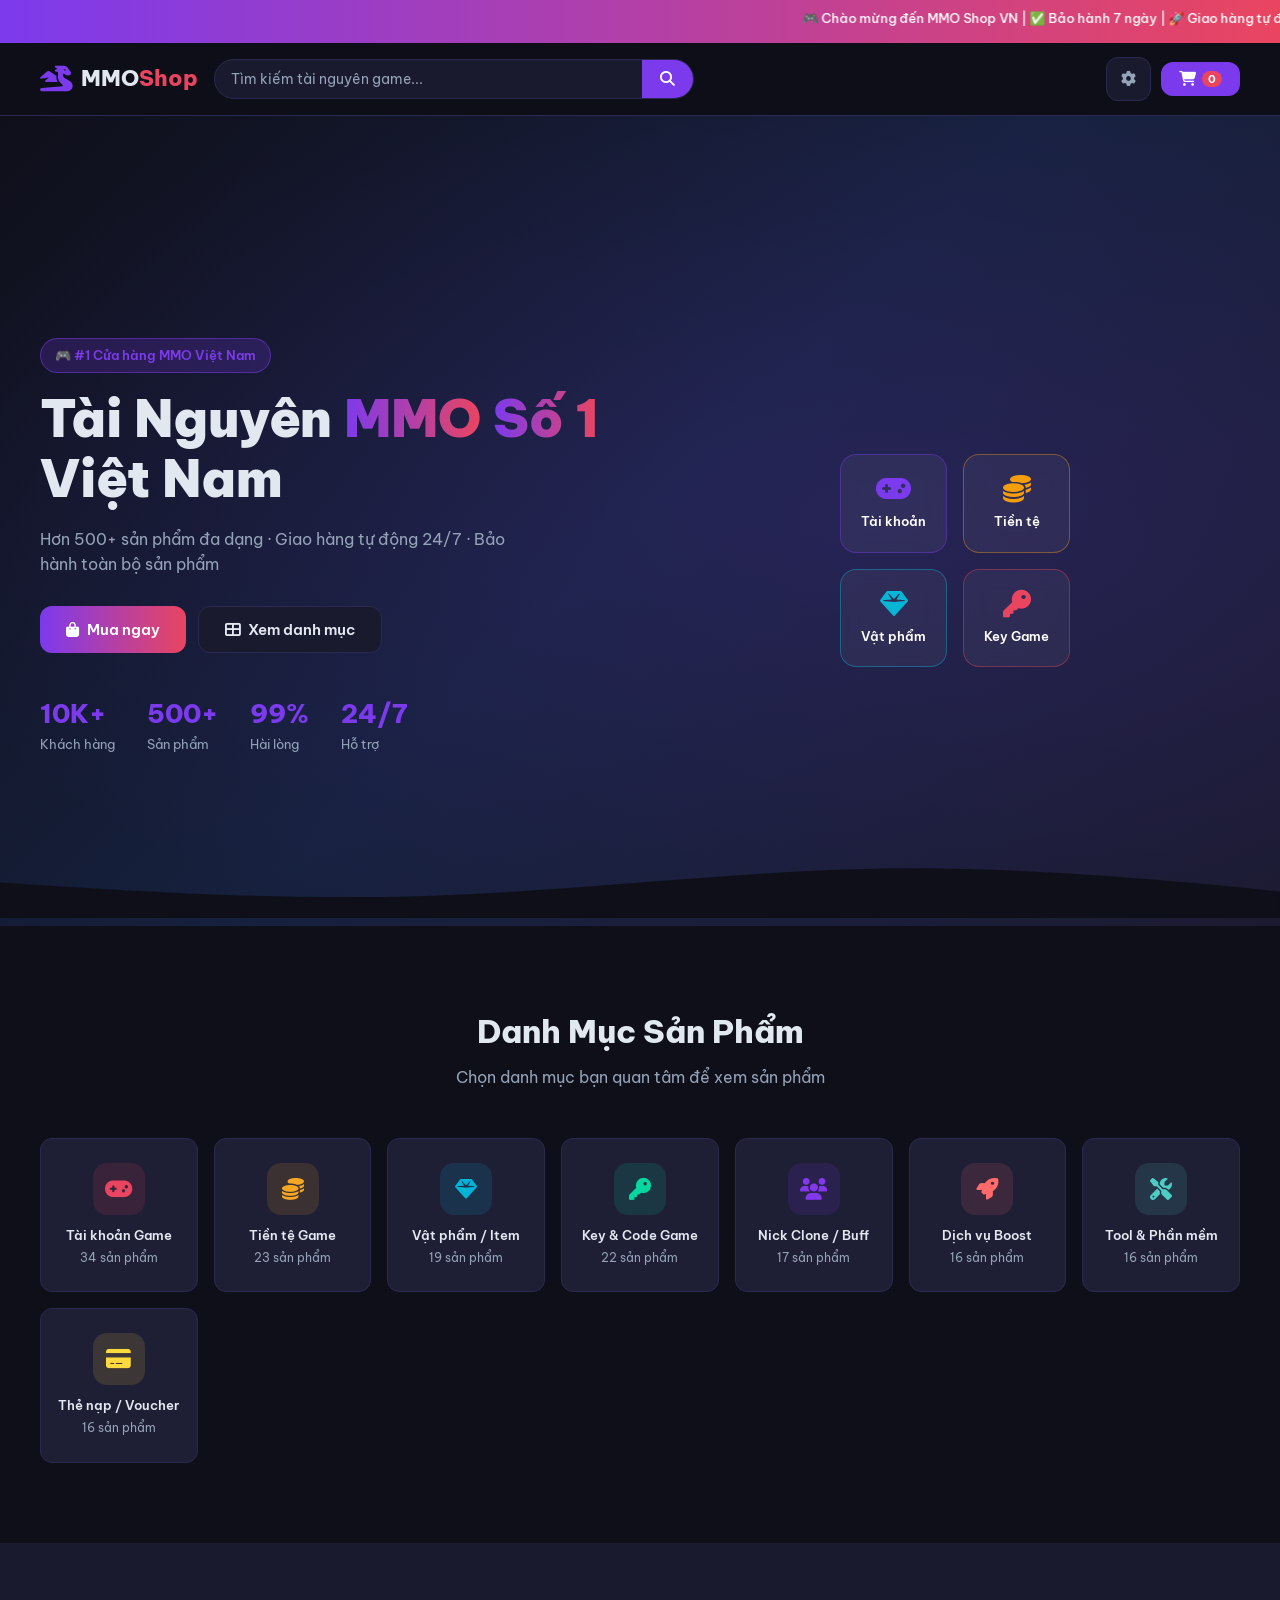
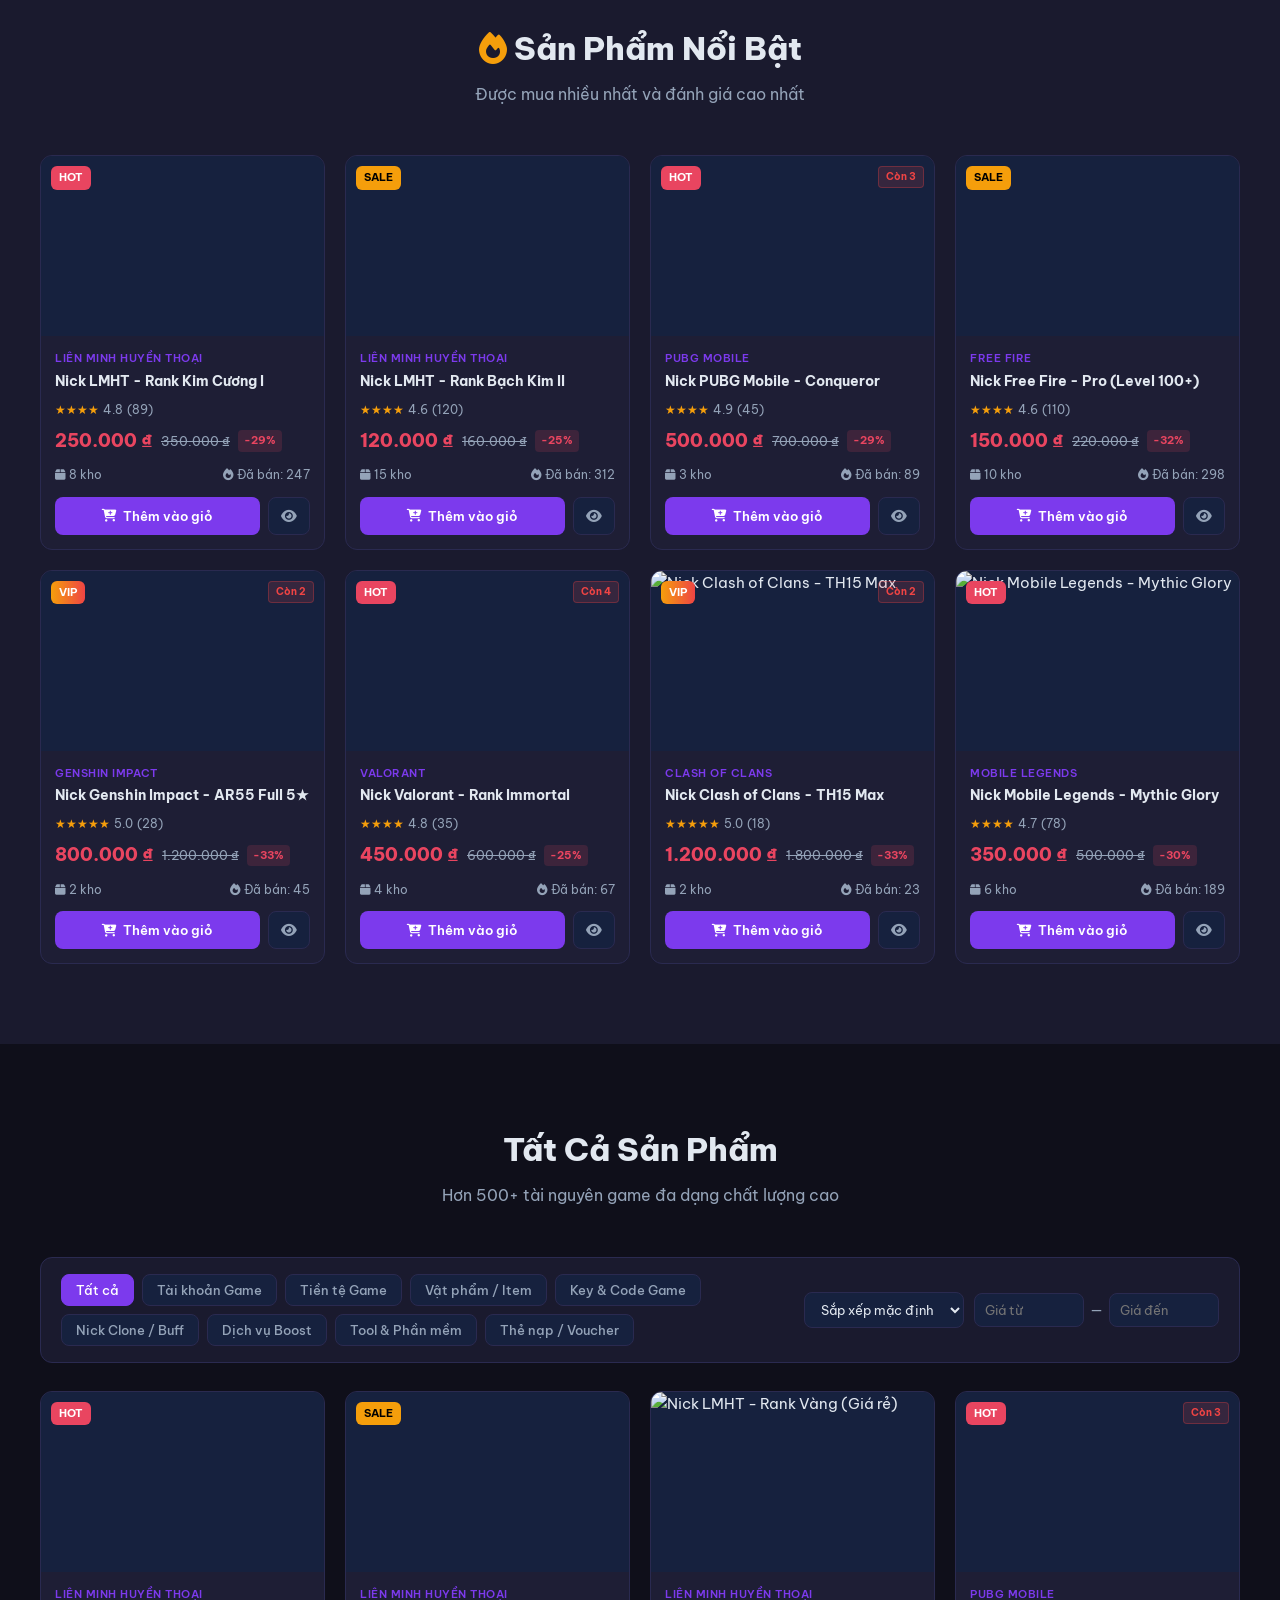
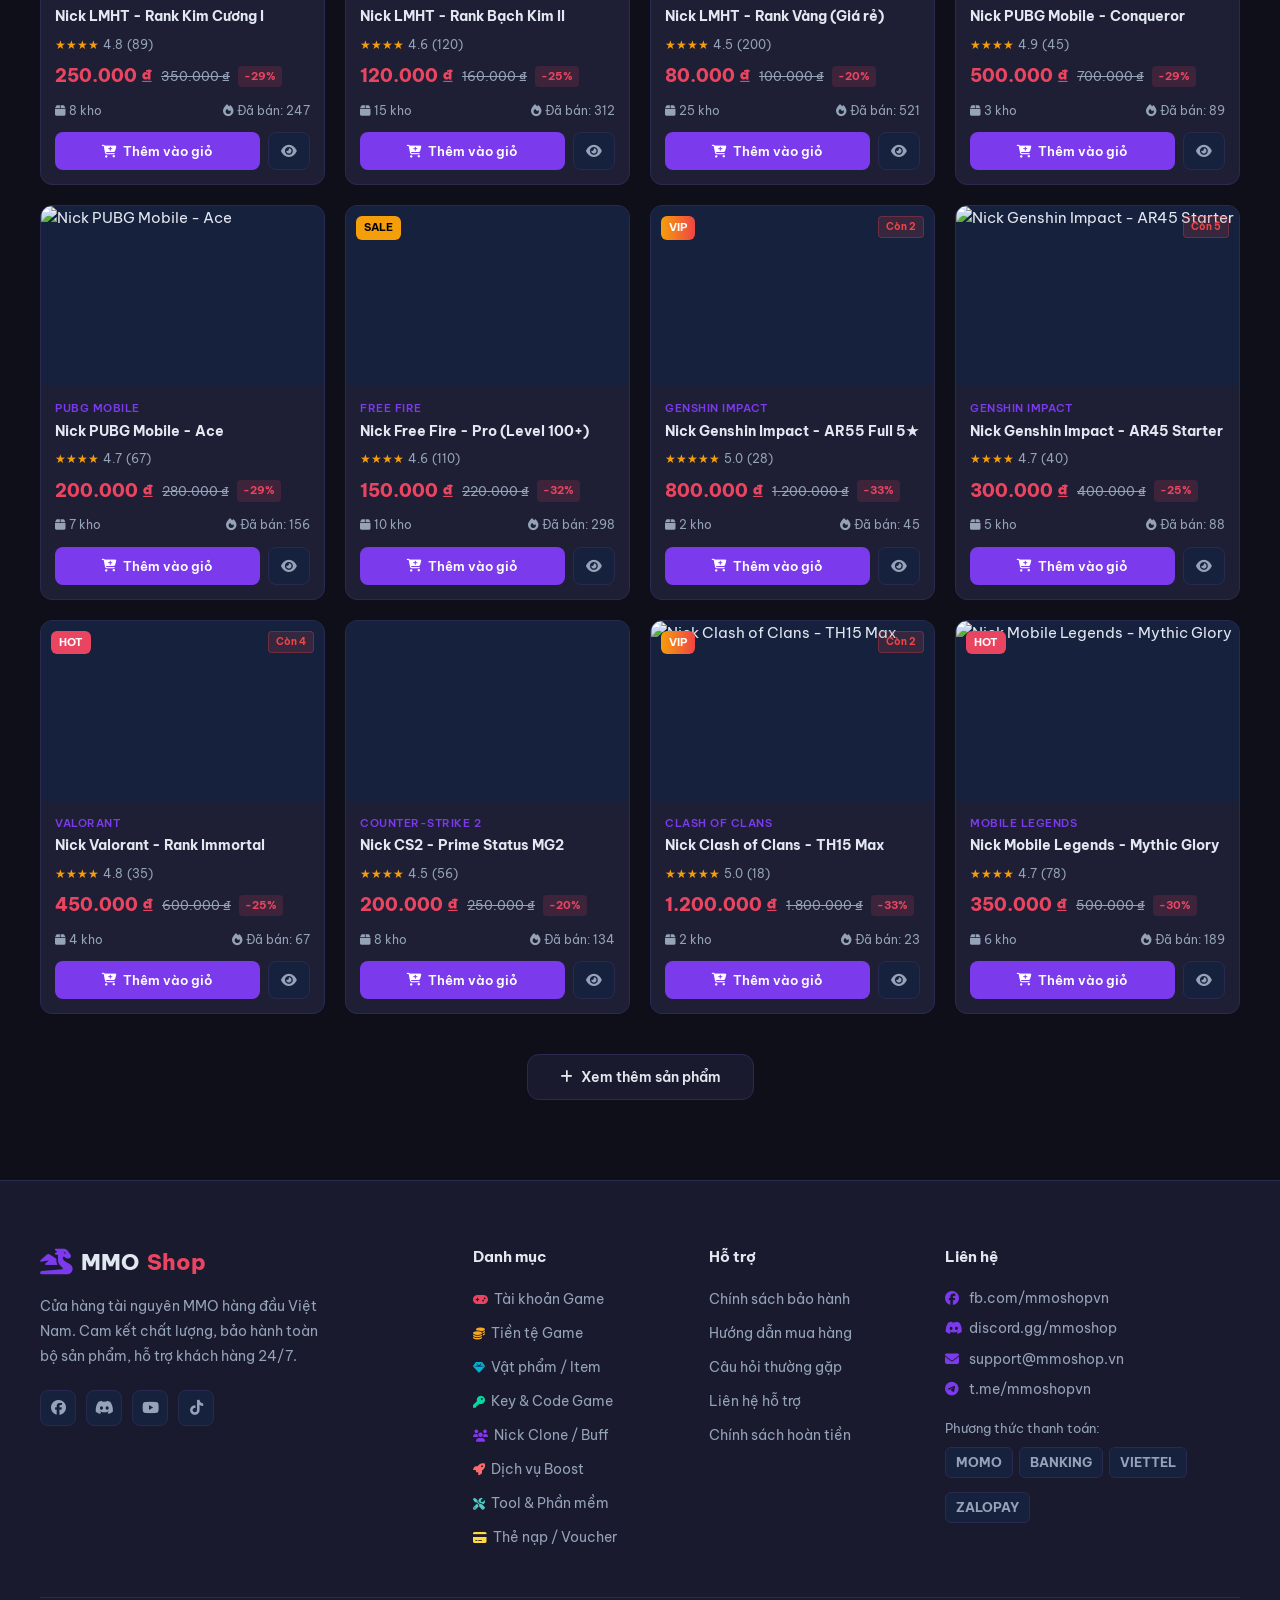
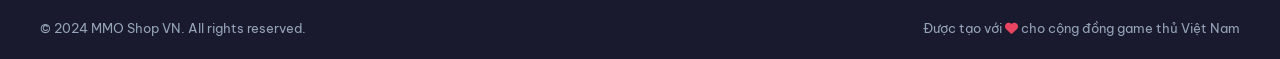
==== index.html @ eb15fee5 "Deploy MMO Shop VN" ====
<!DOCTYPE html>
<html lang="vi">
<head>
  <meta charset="UTF-8">
  <meta name="viewport" content="width=device-width, initial-scale=1.0">
  <title>MMO Shop VN - Tài Nguyên Game Chất Lượng</title>
  <link rel="stylesheet" href="https://cdnjs.cloudflare.com/ajax/libs/font-awesome/6.5.0/css/all.min.css">
  <link href="https://fonts.googleapis.com/css2?family=Be+Vietnam+Pro:wght@300;400;500;600;700;800;900&display=swap" rel="stylesheet">
  <link rel="stylesheet" href="css/style.css">
</head>
<body>
  <!-- Header -->
  <header class="header" id="header">
    <div class="announcement-bar">
      <marquee id="announcementText">🎮 Chào mừng đến MMO Shop VN | ✅ Bảo hành 7 ngày | 🚀 Giao hàng tự động 24/7 | 💎 Hơn 500 sản phẩm chất lượng | 🎁 Giảm giá lên đến 50%</marquee>
    </div>
    <div class="header-main container">
      <div class="logo">
        <i class="fas fa-dragon"></i>
        <span>MMO<span class="accent">Shop</span></span>
      </div>
      <div class="search-bar">
        <input type="text" id="searchInput" placeholder="Tìm kiếm tài nguyên game..." oninput="handleSearch()">
        <button onclick="handleSearch()"><i class="fas fa-search"></i></button>
      </div>
      <div class="header-actions">
        <a href="admin.html" class="admin-btn" title="Quản trị viên">
          <i class="fas fa-cog"></i>
        </a>
        <button class="cart-btn" onclick="toggleCart()">
          <i class="fas fa-shopping-cart"></i>
          <span class="cart-count" id="cartCount">0</span>
        </button>
      </div>
    </div>
  </header>

  <!-- Hero -->
  <section class="hero" id="home">
    <div class="hero-content container">
      <div class="hero-text">
        <div class="hero-badge">🎮 #1 Cửa hàng MMO Việt Nam</div>
        <h1 id="heroTitle">Tài Nguyên MMO<br><span class="gradient-text">Chất Lượng Cao</span></h1>
        <p id="heroSubtitle">Hơn 500+ sản phẩm đa dạng · Giao hàng tự động 24/7<br>Bảo hành toàn bộ sản phẩm · Hỗ trợ 24/7</p>
        <div class="hero-buttons">
          <button onclick="document.getElementById('products').scrollIntoView({behavior:'smooth'})" class="btn-primary">
            <i class="fas fa-shopping-bag"></i> Mua ngay
          </button>
          <button onclick="document.getElementById('categories').scrollIntoView({behavior:'smooth'})" class="btn-secondary">
            <i class="fas fa-th-large"></i> Xem danh mục
          </button>
        </div>
        <div class="hero-stats">
          <div class="stat"><span>10K+</span><p>Khách hàng</p></div>
          <div class="stat"><span>500+</span><p>Sản phẩm</p></div>
          <div class="stat"><span>99%</span><p>Hài lòng</p></div>
          <div class="stat"><span>24/7</span><p>Hỗ trợ</p></div>
        </div>
      </div>
      <div class="hero-image">
        <div class="hero-cards">
          <div class="float-card card1"><i class="fas fa-gamepad"></i><span>Tài khoản</span></div>
          <div class="float-card card2"><i class="fas fa-coins"></i><span>Tiền tệ</span></div>
          <div class="float-card card3"><i class="fas fa-gem"></i><span>Vật phẩm</span></div>
          <div class="float-card card4"><i class="fas fa-key"></i><span>Key Game</span></div>
        </div>
      </div>
    </div>
    <div class="hero-wave">
      <svg viewBox="0 0 1440 80" xmlns="http://www.w3.org/2000/svg"><path fill="#0f0f1a" d="M0,40L80,45C160,50,320,60,480,55C640,50,800,30,960,25C1120,20,1280,35,1360,42L1440,50L1440,80L0,80Z"></path></svg>
    </div>
  </section>

  <!-- Categories -->
  <section class="categories-section" id="categories">
    <div class="container">
      <div class="section-header">
        <h2>Danh Mục Sản Phẩm</h2>
        <p>Chọn danh mục bạn quan tâm để xem sản phẩm</p>
      </div>
      <div class="categories-grid" id="categoriesGrid"></div>
    </div>
  </section>

  <!-- Featured Products -->
  <section class="featured-section">
    <div class="container">
      <div class="section-header">
        <h2><i class="fas fa-fire text-orange"></i> Sản Phẩm Nổi Bật</h2>
        <p>Được mua nhiều nhất và đánh giá cao nhất</p>
      </div>
      <div class="products-grid" id="featuredGrid"></div>
    </div>
  </section>

  <!-- All Products -->
  <section class="products-section" id="products">
    <div class="container">
      <div class="section-header">
        <h2>Tất Cả Sản Phẩm</h2>
        <p>Hơn 500+ tài nguyên game đa dạng chất lượng cao</p>
      </div>
      <!-- Filters -->
      <div class="filters-bar">
        <div class="filter-tabs" id="filterTabs">
          <button class="filter-tab active" onclick="filterByCategory(0,this)">Tất cả</button>
        </div>
        <div class="filter-controls">
          <select id="sortSelect" onchange="applyFilters()">
            <option value="default">Sắp xếp mặc định</option>
            <option value="price-asc">Giá: Thấp → Cao</option>
            <option value="price-desc">Giá: Cao → Thấp</option>
            <option value="sold">Bán chạy nhất</option>
            <option value="rating">Đánh giá cao nhất</option>
          </select>
          <div class="price-filter">
            <input type="number" id="minPrice" placeholder="Giá từ" oninput="applyFilters()" min="0">
            <span>—</span>
            <input type="number" id="maxPrice" placeholder="Giá đến" oninput="applyFilters()" min="0">
          </div>
        </div>
      </div>
      <div class="products-grid" id="productsGrid"></div>
      <div class="load-more-container">
        <button class="btn-load-more" id="loadMoreBtn" onclick="loadMore()">
          <i class="fas fa-plus"></i> Xem thêm sản phẩm
        </button>
      </div>
    </div>
  </section>

  <!-- Footer -->
  <footer class="footer">
    <div class="container">
      <div class="footer-grid">
        <div class="footer-brand">
          <div class="logo"><i class="fas fa-dragon"></i> MMO<span>Shop</span></div>
          <p>Cửa hàng tài nguyên MMO hàng đầu Việt Nam. Cam kết chất lượng, bảo hành toàn bộ sản phẩm, hỗ trợ khách hàng 24/7.</p>
          <div class="social-links">
            <a href="#" title="Facebook"><i class="fab fa-facebook"></i></a>
            <a href="#" title="Discord"><i class="fab fa-discord"></i></a>
            <a href="#" title="YouTube"><i class="fab fa-youtube"></i></a>
            <a href="#" title="TikTok"><i class="fab fa-tiktok"></i></a>
          </div>
        </div>
        <div class="footer-links">
          <h4>Danh mục</h4>
          <ul id="footerCategories"></ul>
        </div>
        <div class="footer-links">
          <h4>Hỗ trợ</h4>
          <ul>
            <li><a href="#">Chính sách bảo hành</a></li>
            <li><a href="#">Hướng dẫn mua hàng</a></li>
            <li><a href="#">Câu hỏi thường gặp</a></li>
            <li><a href="#">Liên hệ hỗ trợ</a></li>
            <li><a href="#">Chính sách hoàn tiền</a></li>
          </ul>
        </div>
        <div class="footer-contact">
          <h4>Liên hệ</h4>
          <p><i class="fab fa-facebook"></i> <span id="footerFb">fb.com/mmoshopvn</span></p>
          <p><i class="fab fa-discord"></i> <span id="footerDc">discord.gg/mmoshop</span></p>
          <p><i class="fas fa-envelope"></i> <span id="footerEmail">support@mmoshop.vn</span></p>
          <p><i class="fab fa-telegram"></i> <span id="footerTg">t.me/mmoshopvn</span></p>
          <div class="payment-methods">
            <span>Phương thức thanh toán:</span>
            <div class="pay-badges">
              <span class="pay-badge">MOMO</span>
              <span class="pay-badge">BANKING</span>
              <span class="pay-badge">VIETTEL</span>
              <span class="pay-badge">ZALOPAY</span>
            </div>
          </div>
        </div>
      </div>
      <div class="footer-bottom">
        <p>© 2024 MMO Shop VN. All rights reserved.</p>
        <p>Được tạo với <i class="fas fa-heart text-red"></i> cho cộng đồng game thủ Việt Nam</p>
      </div>
    </div>
  </footer>

  <!-- Cart Sidebar -->
  <div class="cart-overlay" id="cartOverlay" onclick="toggleCart()"></div>
  <div class="cart-sidebar" id="cartSidebar">
    <div class="cart-header">
      <h3><i class="fas fa-shopping-cart"></i> Giỏ hàng</h3>
      <button onclick="toggleCart()"><i class="fas fa-times"></i></button>
    </div>
    <div class="cart-items" id="cartItems"></div>
    <div class="cart-footer" id="cartFooter" style="display:none">
      <div class="cart-total">
        <span>Tổng cộng:</span>
        <span class="total-price" id="cartTotal">0 ₫</span>
      </div>
      <button class="btn-checkout" onclick="openCheckout()">
        <i class="fas fa-credit-card"></i> Thanh toán ngay
      </button>
      <button class="btn-clear-cart" onclick="clearCart()">
        <i class="fas fa-trash"></i> Xóa giỏ hàng
      </button>
    </div>
  </div>

  <!-- Product Detail Modal -->
  <div class="modal-overlay" id="productModal" onclick="handleModalClick(event)">
    <div class="product-modal" id="productModalInner">
      <button class="modal-close" onclick="closeModal()"><i class="fas fa-times"></i></button>
      <div class="modal-grid" id="modalContent"></div>
    </div>
  </div>

  <!-- Checkout Modal -->
  <div class="modal-overlay" id="checkoutModal" onclick="handleCheckoutClick(event)">
    <div class="checkout-modal" id="checkoutInner">
      <button class="modal-close" onclick="closeCheckout()" style="position:absolute;top:14px;right:14px"><i class="fas fa-times"></i></button>
      <h2><i class="fas fa-credit-card" style="color:var(--primary);margin-right:8px"></i>Thanh toán</h2>
      <div id="checkoutContent"></div>
    </div>
  </div>

  <!-- Toast -->
  <div class="toast-container" id="toastContainer"></div>

  <script src="js/data.js"></script>
  <script src="js/app.js"></script>
</body>
</html>
---- css/style.css ----
/* ==================== RESET & BASE ==================== */
*, *::before, *::after { box-sizing: border-box; margin: 0; padding: 0; }
:root {
  --bg: #0f0f1a;
  --bg2: #1a1a2e;
  --bg3: #16213e;
  --card: #1e1e35;
  --border: #2a2a50;
  --primary: #7c3aed;
  --primary-h: #6d28d9;
  --accent: #e94560;
  --gold: #f59e0b;
  --green: #10b981;
  --cyan: #06b6d4;
  --text: #e2e8f0;
  --muted: #94a3b8;
  --radius: 12px;
  --shadow: 0 4px 24px rgba(0,0,0,0.4);
  --transition: all .25s ease;
}
html { scroll-behavior: smooth; }
body { background: var(--bg); color: var(--text); font-family: 'Be Vietnam Pro', sans-serif; font-size: 15px; line-height: 1.6; overflow-x: hidden; }
a { color: inherit; text-decoration: none; }
img { max-width: 100%; display: block; }
button { cursor: pointer; border: none; outline: none; font-family: inherit; }
input, select { font-family: inherit; outline: none; }
.container { max-width: 1240px; margin: 0 auto; padding: 0 20px; }

/* ==================== SCROLLBAR ==================== */
::-webkit-scrollbar { width: 6px; }
::-webkit-scrollbar-track { background: var(--bg); }
::-webkit-scrollbar-thumb { background: var(--primary); border-radius: 3px; }

/* ==================== ANNOUNCEMENT BAR ==================== */
.announcement-bar { background: linear-gradient(90deg,#7c3aed,#e94560,#7c3aed); background-size: 200%; animation: shimmer 4s linear infinite; padding: 8px 0; font-size: 13px; font-weight: 500; color: #fff; }
@keyframes shimmer { 0%{background-position:0%} 100%{background-position:200%} }

/* ==================== HEADER ==================== */
.header { position: sticky; top: 0; z-index: 900; background: rgba(15,15,26,.96); backdrop-filter: blur(12px); border-bottom: 1px solid var(--border); }
.header-main { display: flex; align-items: center; gap: 16px; padding: 14px 20px; }
.logo { display: flex; align-items: center; gap: 8px; font-size: 22px; font-weight: 800; white-space: nowrap; flex-shrink: 0; }
.logo i { color: var(--primary); font-size: 26px; }
.logo .accent { color: var(--accent); }
.search-bar { flex: 1; display: flex; max-width: 480px; background: var(--bg2); border: 1px solid var(--border); border-radius: 999px; overflow: hidden; transition: var(--transition); }
.search-bar:focus-within { border-color: var(--primary); box-shadow: 0 0 0 3px rgba(124,58,237,.2); }
.search-bar input { flex: 1; background: none; border: none; padding: 10px 16px; color: var(--text); font-size: 14px; }
.search-bar input::placeholder { color: var(--muted); }
.search-bar button { background: var(--primary); color: #fff; padding: 0 18px; font-size: 15px; transition: var(--transition); }
.search-bar button:hover { background: var(--primary-h); }
.header-actions { display: flex; align-items: center; gap: 10px; margin-left: auto; flex-shrink: 0; }
.admin-btn { background: var(--bg2); border: 1px solid var(--border); color: var(--muted); padding: 9px 14px; border-radius: var(--radius); font-size: 15px; transition: var(--transition); }
.admin-btn:hover { border-color: var(--primary); color: var(--primary); }
.cart-btn { position: relative; background: var(--primary); color: #fff; padding: 9px 18px; border-radius: var(--radius); font-size: 15px; display: flex; align-items: center; gap: 6px; transition: var(--transition); }
.cart-btn:hover { background: var(--primary-h); transform: translateY(-1px); }
.cart-count { background: var(--accent); color: #fff; font-size: 11px; font-weight: 700; border-radius: 999px; padding: 1px 6px; min-width: 18px; text-align: center; }

/* ==================== HERO ==================== */
.hero { min-height: 90vh; background: linear-gradient(135deg, var(--bg) 0%, var(--bg3) 50%, var(--bg2) 100%); display: flex; align-items: center; position: relative; overflow: hidden; padding: 80px 0 0; }
.hero::before { content: ''; position: absolute; inset: 0; background: radial-gradient(ellipse 80% 60% at 70% 50%, rgba(124,58,237,.15), transparent); }
.hero-content { display: grid; grid-template-columns: 1fr 1fr; gap: 60px; align-items: center; position: relative; z-index: 1; width: 100%; }
.hero-badge { display: inline-block; background: rgba(124,58,237,.2); border: 1px solid rgba(124,58,237,.5); color: var(--primary); padding: 6px 14px; border-radius: 999px; font-size: 13px; font-weight: 600; margin-bottom: 16px; }
.hero-text h1 { font-size: clamp(32px,5vw,52px); font-weight: 900; line-height: 1.15; margin-bottom: 18px; }
.gradient-text { background: linear-gradient(90deg,#7c3aed,#e94560); -webkit-background-clip: text; -webkit-text-fill-color: transparent; background-clip: text; }
.hero-text p { color: var(--muted); font-size: 16px; margin-bottom: 28px; max-width: 480px; }
.hero-buttons { display: flex; gap: 12px; flex-wrap: wrap; margin-bottom: 40px; }
.btn-primary { background: linear-gradient(90deg,#7c3aed,#e94560); color: #fff; padding: 13px 26px; border-radius: var(--radius); font-size: 15px; font-weight: 600; display: flex; align-items: center; gap: 8px; transition: var(--transition); }
.btn-primary:hover { transform: translateY(-2px); box-shadow: 0 8px 24px rgba(124,58,237,.4); }
.btn-secondary { background: var(--bg2); border: 1px solid var(--border); color: var(--text); padding: 13px 26px; border-radius: var(--radius); font-size: 15px; font-weight: 600; display: flex; align-items: center; gap: 8px; transition: var(--transition); }
.btn-secondary:hover { border-color: var(--primary); color: var(--primary); }
.hero-stats { display: flex; gap: 32px; }
.hero-stats .stat span { display: block; font-size: 26px; font-weight: 800; color: var(--primary); }
.hero-stats .stat p { font-size: 13px; color: var(--muted); }
.hero-image { display: flex; justify-content: center; align-items: center; }
.hero-cards { display: grid; grid-template-columns: 1fr 1fr; gap: 16px; }
.float-card { background: rgba(255,255,255,.05); border: 1px solid rgba(255,255,255,.1); backdrop-filter: blur(10px); border-radius: 16px; padding: 20px; display: flex; flex-direction: column; align-items: center; gap: 8px; font-size: 13px; font-weight: 600; color: #fff; transition: var(--transition); }
.float-card i { font-size: 28px; }
.float-card:hover { transform: translateY(-6px); }
.card1 { border-color: rgba(124,58,237,.4); } .card1 i { color: #7c3aed; }
.card2 { border-color: rgba(245,158,11,.4); animation: float 3s ease-in-out infinite; } .card2 i { color: #f59e0b; }
.card3 { border-color: rgba(6,182,212,.4); animation: float 3s ease-in-out .5s infinite; } .card3 i { color: #06b6d4; }
.card4 { border-color: rgba(233,69,96,.4); animation: float 3s ease-in-out 1s infinite; } .card4 i { color: #e94560; }
@keyframes float { 0%,100%{transform:translateY(0)} 50%{transform:translateY(-10px)} }
.hero-wave { position: absolute; bottom: 0; left: 0; right: 0; }
.hero-wave svg { width: 100%; height: auto; }

/* ==================== SECTIONS ==================== */
.categories-section, .featured-section, .products-section { padding: 80px 0; }
.featured-section { background: var(--bg2); }
.section-header { text-align: center; margin-bottom: 48px; }
.section-header h2 { font-size: 32px; font-weight: 800; margin-bottom: 8px; }
.section-header p { color: var(--muted); font-size: 16px; }
.text-orange { color: var(--gold); }

/* ==================== CATEGORIES GRID ==================== */
.categories-grid { display: grid; grid-template-columns: repeat(auto-fill,minmax(140px,1fr)); gap: 16px; }
.category-card { background: var(--card); border: 1px solid var(--border); border-radius: var(--radius); padding: 24px 16px; text-align: center; cursor: pointer; transition: var(--transition); }
.category-card:hover, .category-card.active { transform: translateY(-4px); border-color: var(--c); box-shadow: 0 8px 24px rgba(0,0,0,.3); }
.category-card .cat-icon { width: 52px; height: 52px; border-radius: 14px; display: flex; align-items: center; justify-content: center; margin: 0 auto 12px; font-size: 22px; }
.category-card .cat-name { font-size: 13px; font-weight: 600; line-height: 1.3; }
.category-card .cat-count { font-size: 12px; color: var(--muted); margin-top: 4px; }

/* ==================== PRODUCTS GRID ==================== */
.products-grid { display: grid; grid-template-columns: repeat(auto-fill,minmax(240px,1fr)); gap: 20px; }
.product-card { background: var(--card); border: 1px solid var(--border); border-radius: var(--radius); overflow: hidden; transition: var(--transition); cursor: pointer; position: relative; }
.product-card:hover { transform: translateY(-4px); border-color: var(--primary); box-shadow: 0 12px 32px rgba(0,0,0,.4); }
.product-card .product-img { position: relative; height: 180px; overflow: hidden; background: var(--bg3); }
.product-card .product-img img { width: 100%; height: 100%; object-fit: cover; transition: transform .4s ease; }
.product-card:hover .product-img img { transform: scale(1.05); }
.product-badge { position: absolute; top: 10px; left: 10px; padding: 3px 8px; border-radius: 6px; font-size: 11px; font-weight: 700; text-transform: uppercase; }
.badge-hot { background: var(--accent); color: #fff; }
.badge-sale { background: var(--gold); color: #000; }
.badge-vip { background: linear-gradient(90deg,#f59e0b,#ef4444); color: #fff; }
.badge-rare { background: var(--cyan); color: #000; }
.badge-new { background: var(--green); color: #fff; }
.product-body { padding: 14px; }
.product-game { font-size: 11px; color: var(--primary); font-weight: 600; text-transform: uppercase; letter-spacing: .5px; margin-bottom: 4px; }
.product-name { font-size: 14px; font-weight: 700; margin-bottom: 8px; line-height: 1.4; display: -webkit-box; -webkit-line-clamp: 2; -webkit-box-orient: vertical; overflow: hidden; }
.product-rating { display: flex; align-items: center; gap: 4px; margin-bottom: 8px; font-size: 12px; color: var(--muted); }
.product-rating .stars { color: var(--gold); }
.product-price { display: flex; align-items: center; gap: 8px; flex-wrap: wrap; margin-bottom: 10px; }
.price-current { font-size: 18px; font-weight: 800; color: var(--accent); }
.price-original { font-size: 13px; color: var(--muted); text-decoration: line-through; }
.price-discount { background: rgba(233,69,96,.15); color: var(--accent); font-size: 11px; font-weight: 700; padding: 2px 6px; border-radius: 4px; }
.product-meta { display: flex; align-items: center; justify-content: space-between; font-size: 12px; color: var(--muted); margin-bottom: 12px; }
.product-actions { display: flex; gap: 8px; }
.btn-cart { flex: 1; background: var(--primary); color: #fff; padding: 9px; border-radius: 8px; font-size: 13px; font-weight: 600; display: flex; align-items: center; justify-content: center; gap: 6px; transition: var(--transition); }
.btn-cart:hover { background: var(--primary-h); }
.btn-view { background: var(--bg3); border: 1px solid var(--border); color: var(--muted); padding: 9px 12px; border-radius: 8px; font-size: 14px; transition: var(--transition); }
.btn-view:hover { border-color: var(--primary); color: var(--primary); }
.stock-low { position: absolute; top: 10px; right: 10px; background: rgba(239,68,68,.15); border: 1px solid rgba(239,68,68,.3); color: #ef4444; font-size: 10px; font-weight: 700; padding: 2px 7px; border-radius: 4px; }

/* ==================== FILTERS BAR ==================== */
.filters-bar { background: var(--bg2); border: 1px solid var(--border); border-radius: var(--radius); padding: 16px 20px; margin-bottom: 28px; display: flex; flex-wrap: wrap; gap: 16px; align-items: center; }
.filter-tabs { display: flex; flex-wrap: wrap; gap: 8px; flex: 1; }
.filter-tab { background: var(--bg3); border: 1px solid var(--border); color: var(--muted); padding: 7px 14px; border-radius: 8px; font-size: 13px; font-weight: 500; transition: var(--transition); }
.filter-tab:hover { border-color: var(--primary); color: var(--text); }
.filter-tab.active { background: var(--primary); border-color: var(--primary); color: #fff; }
.filter-controls { display: flex; align-items: center; gap: 10px; flex-wrap: wrap; }
.filter-controls select { background: var(--bg3); border: 1px solid var(--border); color: var(--text); padding: 8px 12px; border-radius: 8px; font-size: 13px; cursor: pointer; }
.price-filter { display: flex; align-items: center; gap: 6px; }
.price-filter input { background: var(--bg3); border: 1px solid var(--border); color: var(--text); padding: 8px 10px; border-radius: 8px; font-size: 13px; width: 110px; }
.price-filter span { color: var(--muted); }

/* ==================== LOAD MORE ==================== */
.load-more-container { text-align: center; margin-top: 40px; }
.btn-load-more { background: var(--bg2); border: 1px solid var(--border); color: var(--text); padding: 13px 32px; border-radius: var(--radius); font-size: 14px; font-weight: 600; display: inline-flex; align-items: center; gap: 8px; transition: var(--transition); }
.btn-load-more:hover { border-color: var(--primary); color: var(--primary); }
.btn-load-more.hidden { display: none; }

/* ==================== CART SIDEBAR ==================== */
.cart-overlay { position: fixed; inset: 0; background: rgba(0,0,0,.6); z-index: 990; opacity: 0; pointer-events: none; transition: opacity .3s; }
.cart-overlay.open { opacity: 1; pointer-events: auto; }
.cart-sidebar { position: fixed; right: 0; top: 0; bottom: 0; width: 380px; max-width: 100vw; background: var(--bg2); border-left: 1px solid var(--border); z-index: 991; transform: translateX(100%); transition: transform .35s cubic-bezier(.4,0,.2,1); display: flex; flex-direction: column; }
.cart-sidebar.open { transform: translateX(0); }
.cart-header { display: flex; align-items: center; justify-content: space-between; padding: 20px; border-bottom: 1px solid var(--border); }
.cart-header h3 { font-size: 18px; font-weight: 700; }
.cart-header button { background: none; color: var(--muted); font-size: 20px; transition: var(--transition); }
.cart-header button:hover { color: var(--accent); }
.cart-items { flex: 1; overflow-y: auto; padding: 16px; display: flex; flex-direction: column; gap: 12px; }
.cart-empty { text-align: center; padding: 60px 20px; color: var(--muted); }
.cart-empty i { font-size: 48px; display: block; margin-bottom: 12px; }
.cart-item { display: flex; gap: 12px; background: var(--card); border: 1px solid var(--border); border-radius: 10px; padding: 12px; }
.cart-item img { width: 70px; height: 55px; object-fit: cover; border-radius: 8px; flex-shrink: 0; }
.cart-item-info { flex: 1; min-width: 0; }
.cart-item-name { font-size: 13px; font-weight: 600; margin-bottom: 4px; white-space: nowrap; overflow: hidden; text-overflow: ellipsis; }
.cart-item-price { font-size: 14px; font-weight: 700; color: var(--accent); }
.cart-item-qty { display: flex; align-items: center; gap: 8px; margin-top: 6px; }
.qty-btn { background: var(--bg3); border: 1px solid var(--border); color: var(--text); width: 26px; height: 26px; border-radius: 6px; font-size: 14px; display: flex; align-items: center; justify-content: center; transition: var(--transition); }
.qty-btn:hover { border-color: var(--primary); color: var(--primary); }
.qty-val { font-size: 14px; font-weight: 600; min-width: 20px; text-align: center; }
.btn-remove-item { background: none; color: var(--muted); font-size: 14px; margin-left: auto; align-self: flex-start; transition: var(--transition); }
.btn-remove-item:hover { color: var(--accent); }
.cart-footer { padding: 16px 20px; border-top: 1px solid var(--border); }
.cart-total { display: flex; justify-content: space-between; align-items: center; margin-bottom: 14px; font-size: 16px; font-weight: 600; }
.total-price { font-size: 22px; font-weight: 800; color: var(--accent); }
.btn-checkout { width: 100%; background: linear-gradient(90deg,#7c3aed,#e94560); color: #fff; padding: 13px; border-radius: var(--radius); font-size: 15px; font-weight: 700; display: flex; align-items: center; justify-content: center; gap: 8px; margin-bottom: 8px; transition: var(--transition); }
.btn-checkout:hover { transform: translateY(-1px); box-shadow: 0 8px 24px rgba(124,58,237,.4); }
.btn-clear-cart { width: 100%; background: transparent; border: 1px solid var(--border); color: var(--muted); padding: 10px; border-radius: var(--radius); font-size: 13px; font-weight: 600; display: flex; align-items: center; justify-content: center; gap: 6px; transition: var(--transition); }
.btn-clear-cart:hover { border-color: var(--accent); color: var(--accent); }

/* ==================== PRODUCT MODAL ==================== */
.modal-overlay { position: fixed; inset: 0; background: rgba(0,0,0,.75); z-index: 995; display: flex; align-items: center; justify-content: center; padding: 20px; opacity: 0; pointer-events: none; transition: opacity .3s; }
.modal-overlay.open { opacity: 1; pointer-events: auto; }
.product-modal { background: var(--bg2); border: 1px solid var(--border); border-radius: 18px; width: 100%; max-width: 760px; max-height: 90vh; overflow-y: auto; position: relative; animation: slideUp .3s ease; }
@keyframes slideUp { from{transform:translateY(30px);opacity:0} to{transform:translateY(0);opacity:1} }
.modal-close { position: absolute; top: 14px; right: 14px; background: var(--bg3); border: 1px solid var(--border); color: var(--muted); width: 36px; height: 36px; border-radius: 8px; font-size: 16px; display: flex; align-items: center; justify-content: center; z-index: 1; transition: var(--transition); }
.modal-close:hover { background: var(--accent); color: #fff; border-color: var(--accent); }
.modal-grid { display: grid; grid-template-columns: 1fr 1fr; gap: 0; }
.modal-img { height: 340px; overflow: hidden; border-radius: 18px 0 0 18px; }
.modal-img img { width: 100%; height: 100%; object-fit: cover; }
.modal-info { padding: 28px 24px; display: flex; flex-direction: column; }
.modal-game { font-size: 12px; color: var(--primary); font-weight: 600; text-transform: uppercase; letter-spacing: 1px; margin-bottom: 8px; }
.modal-name { font-size: 20px; font-weight: 800; margin-bottom: 10px; line-height: 1.3; }
.modal-rating { display: flex; align-items: center; gap: 6px; margin-bottom: 16px; font-size: 13px; color: var(--muted); }
.modal-rating .stars { color: var(--gold); font-size: 15px; }
.modal-price { display: flex; align-items: center; gap: 10px; margin-bottom: 16px; }
.modal-price .price-current { font-size: 26px; font-weight: 800; color: var(--accent); }
.modal-desc { font-size: 14px; color: var(--muted); margin-bottom: 16px; flex: 1; }
.modal-details { background: var(--bg3); border-radius: 10px; padding: 14px 16px; margin-bottom: 18px; font-size: 13px; color: var(--text); white-space: pre-line; line-height: 2; }
.modal-qty-row { display: flex; align-items: center; gap: 16px; margin-bottom: 16px; }
.modal-qty-row label { font-size: 14px; font-weight: 600; }
.qty-control { display: flex; align-items: center; gap: 10px; background: var(--bg3); border: 1px solid var(--border); border-radius: 10px; padding: 4px 8px; }
.qty-control button { background: none; color: var(--text); font-size: 18px; width: 28px; height: 28px; display: flex; align-items: center; justify-content: center; border-radius: 6px; transition: var(--transition); }
.qty-control button:hover { background: var(--primary); color: #fff; }
.qty-control span { font-size: 16px; font-weight: 700; min-width: 32px; text-align: center; }
.modal-btns { display: flex; gap: 10px; }
.btn-add-modal { flex: 1; background: var(--primary); color: #fff; padding: 12px; border-radius: 10px; font-size: 14px; font-weight: 700; display: flex; align-items: center; justify-content: center; gap: 6px; transition: var(--transition); }
.btn-add-modal:hover { background: var(--primary-h); }
.btn-buy-modal { flex: 1; background: linear-gradient(90deg,#f59e0b,#ef4444); color: #fff; padding: 12px; border-radius: 10px; font-size: 14px; font-weight: 700; display: flex; align-items: center; justify-content: center; gap: 6px; transition: var(--transition); }
.btn-buy-modal:hover { transform: translateY(-1px); }
.modal-stock { font-size: 13px; color: var(--green); margin-bottom: 12px; }

/* ==================== FOOTER ==================== */
.footer { background: var(--bg2); border-top: 1px solid var(--border); padding: 64px 0 0; }
.footer-grid { display: grid; grid-template-columns: 2fr 1fr 1fr 1.5fr; gap: 40px; margin-bottom: 48px; }
.footer-brand .logo { font-size: 22px; font-weight: 800; margin-bottom: 14px; }
.footer-brand .logo span { color: var(--accent); }
.footer-brand p { color: var(--muted); font-size: 14px; max-width: 280px; line-height: 1.8; margin-bottom: 20px; }
.social-links { display: flex; gap: 10px; }
.social-links a { width: 36px; height: 36px; background: var(--bg3); border: 1px solid var(--border); border-radius: 8px; display: flex; align-items: center; justify-content: center; font-size: 15px; color: var(--muted); transition: var(--transition); }
.social-links a:hover { border-color: var(--primary); color: var(--primary); background: rgba(124,58,237,.15); }
.footer-links h4 { font-size: 15px; font-weight: 700; margin-bottom: 18px; }
.footer-links ul { list-style: none; display: flex; flex-direction: column; gap: 10px; }
.footer-links li a { font-size: 14px; color: var(--muted); transition: var(--transition); }
.footer-links li a:hover { color: var(--primary); padding-left: 4px; }
.footer-contact h4 { font-size: 15px; font-weight: 700; margin-bottom: 18px; }
.footer-contact p { font-size: 14px; color: var(--muted); margin-bottom: 8px; display: flex; align-items: center; gap: 8px; }
.footer-contact p i { color: var(--primary); width: 16px; }
.payment-methods { margin-top: 18px; }
.payment-methods span { font-size: 13px; color: var(--muted); display: block; margin-bottom: 8px; }
.pay-badges { display: flex; flex-wrap: wrap; gap: 6px; margin-top: 6px; }
.pay-badge { background: var(--bg3); border: 1px solid var(--border); padding: 4px 10px; border-radius: 6px; font-size: 11px; font-weight: 700; color: var(--muted); }
.footer-bottom { border-top: 1px solid var(--border); padding: 20px 0; display: flex; justify-content: space-between; align-items: center; flex-wrap: wrap; gap: 8px; font-size: 13px; color: var(--muted); }
.text-red { color: var(--accent); }

/* ==================== TOAST ==================== */
.toast-container { position: fixed; top: 80px; right: 20px; z-index: 9999; display: flex; flex-direction: column; gap: 10px; }
.toast { background: var(--card); border: 1px solid var(--border); border-radius: 12px; padding: 14px 18px; min-width: 260px; max-width: 340px; display: flex; align-items: center; gap: 10px; font-size: 14px; font-weight: 500; animation: slideIn .3s ease; box-shadow: var(--shadow); }
@keyframes slideIn { from{transform:translateX(100%);opacity:0} to{transform:translateX(0);opacity:1} }
.toast.out { animation: slideOut .3s ease forwards; }
@keyframes slideOut { to{transform:translateX(120%);opacity:0} }
.toast-success { border-left: 3px solid var(--green); }
.toast-error { border-left: 3px solid var(--accent); }
.toast-info { border-left: 3px solid var(--primary); }
.toast-icon { font-size: 18px; }
.toast-success .toast-icon { color: var(--green); }
.toast-error .toast-icon { color: var(--accent); }
.toast-info .toast-icon { color: var(--primary); }

/* ==================== CHECKOUT MODAL ==================== */
.checkout-modal { background: var(--bg2); border: 1px solid var(--border); border-radius: 18px; width: 100%; max-width: 520px; padding: 32px; position: relative; animation: slideUp .3s ease; }
.checkout-modal h2 { font-size: 22px; font-weight: 800; margin-bottom: 24px; }
.checkout-modal .form-group { margin-bottom: 16px; }
.checkout-modal label { font-size: 13px; font-weight: 600; display: block; margin-bottom: 6px; }
.checkout-modal input, .checkout-modal select { width: 100%; background: var(--bg3); border: 1px solid var(--border); color: var(--text); padding: 11px 14px; border-radius: 10px; font-size: 14px; transition: var(--transition); }
.checkout-modal input:focus, .checkout-modal select:focus { border-color: var(--primary); }
.checkout-summary { background: var(--bg3); border-radius: 10px; padding: 16px; margin-bottom: 20px; }
.checkout-summary .row { display: flex; justify-content: space-between; font-size: 14px; margin-bottom: 8px; }
.checkout-summary .row:last-child { margin-bottom: 0; font-weight: 700; font-size: 16px; border-top: 1px solid var(--border); padding-top: 10px; margin-top: 4px; }
.checkout-summary .row span:last-child { color: var(--accent); }
.btn-confirm { width: 100%; background: linear-gradient(90deg,#7c3aed,#e94560); color: #fff; padding: 14px; border-radius: 12px; font-size: 16px; font-weight: 700; display: flex; align-items: center; justify-content: center; gap: 8px; transition: var(--transition); margin-bottom: 8px; }
.btn-confirm:hover { transform: translateY(-1px); box-shadow: 0 8px 24px rgba(124,58,237,.4); }

/* ==================== RESPONSIVE ==================== */
@media (max-width: 1024px) { .footer-grid { grid-template-columns: 1fr 1fr; } }
@media (max-width: 768px) {
  .hero-content { grid-template-columns: 1fr; text-align: center; gap: 32px; }
  .hero-image { display: none; }
  .hero-stats { justify-content: center; }
  .hero-buttons { justify-content: center; }
  .header-main { padding: 12px 16px; }
  .search-bar { max-width: none; }
  .modal-grid { grid-template-columns: 1fr; }
  .modal-img { border-radius: 18px 18px 0 0; height: 220px; }
  .footer-grid { grid-template-columns: 1fr; gap: 28px; }
  .footer-bottom { flex-direction: column; text-align: center; }
  .categories-grid { grid-template-columns: repeat(4,1fr); }
  .products-grid { grid-template-columns: repeat(2,1fr); }
}
@media (max-width: 480px) {
  .products-grid { grid-template-columns: 1fr; }
  .categories-grid { grid-template-columns: repeat(2,1fr); }
  .cart-sidebar { width: 100%; }
  .hero-stats { gap: 20px; }
}
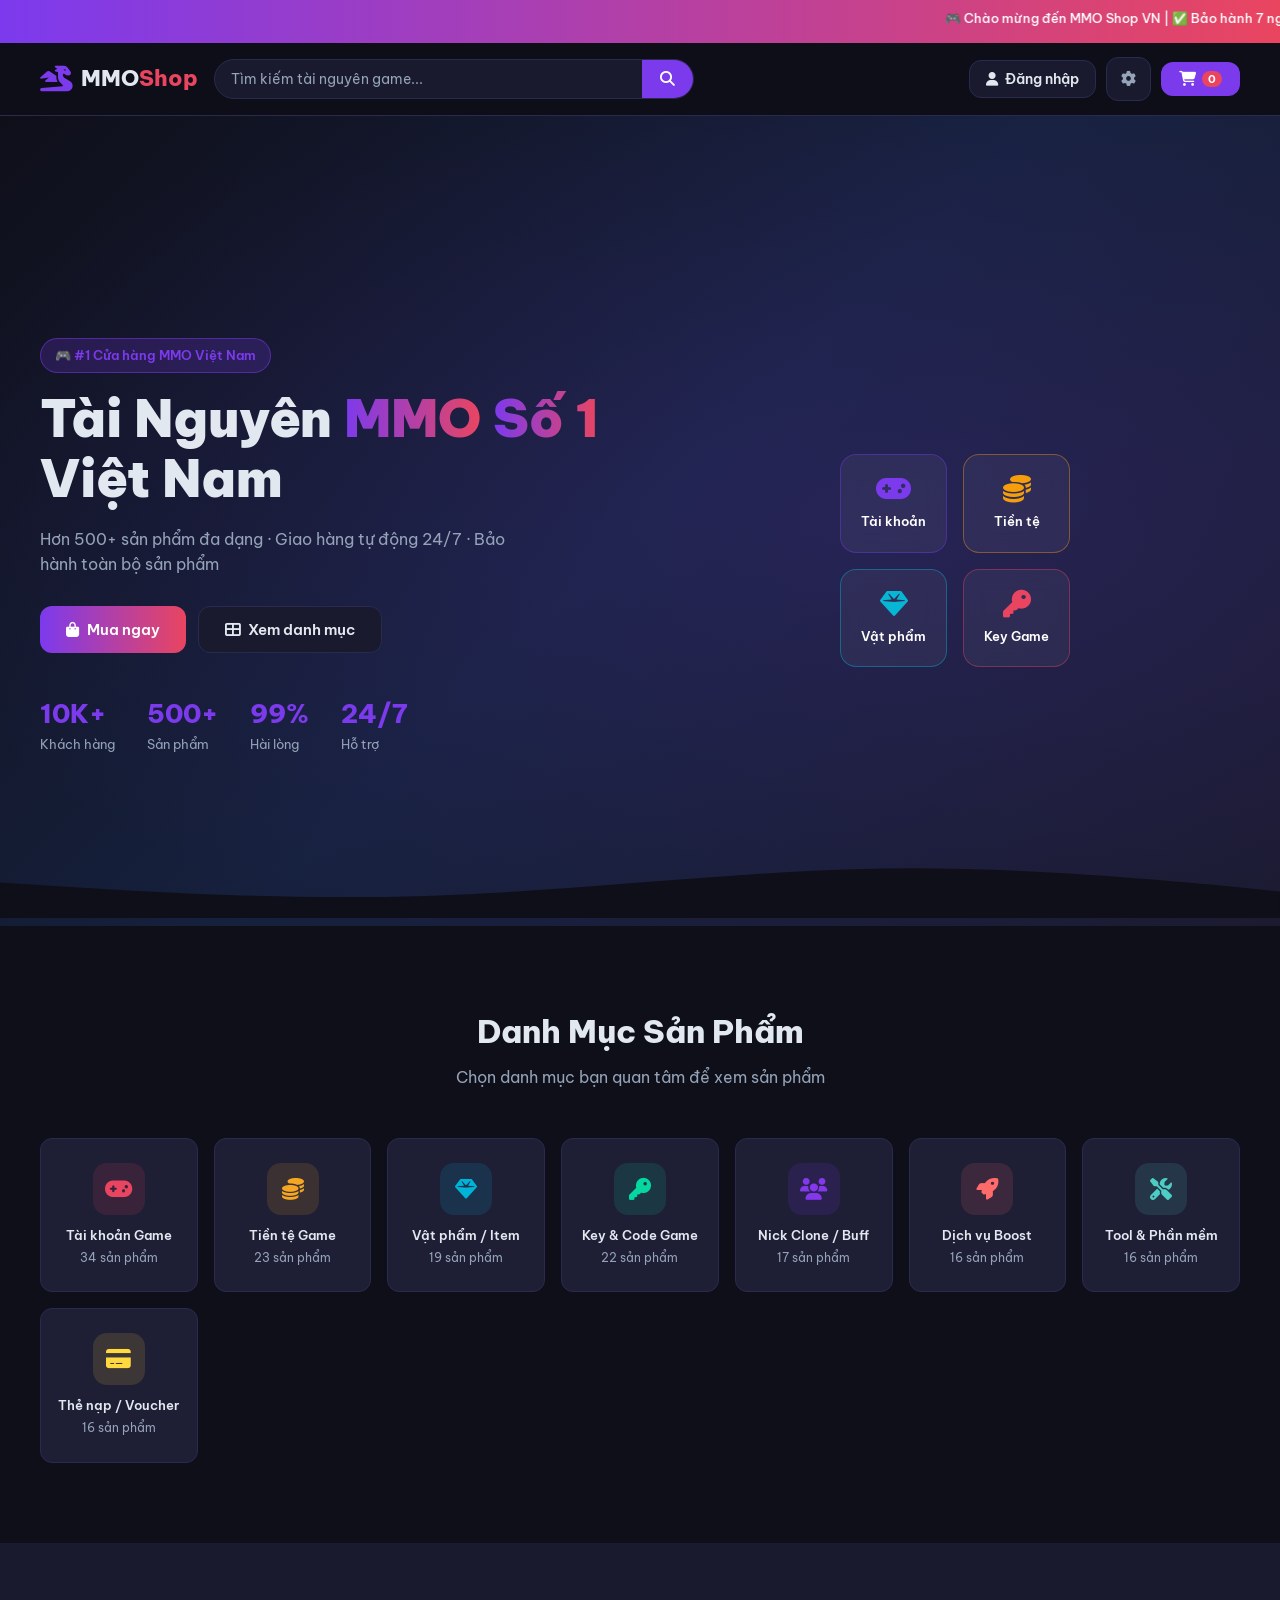
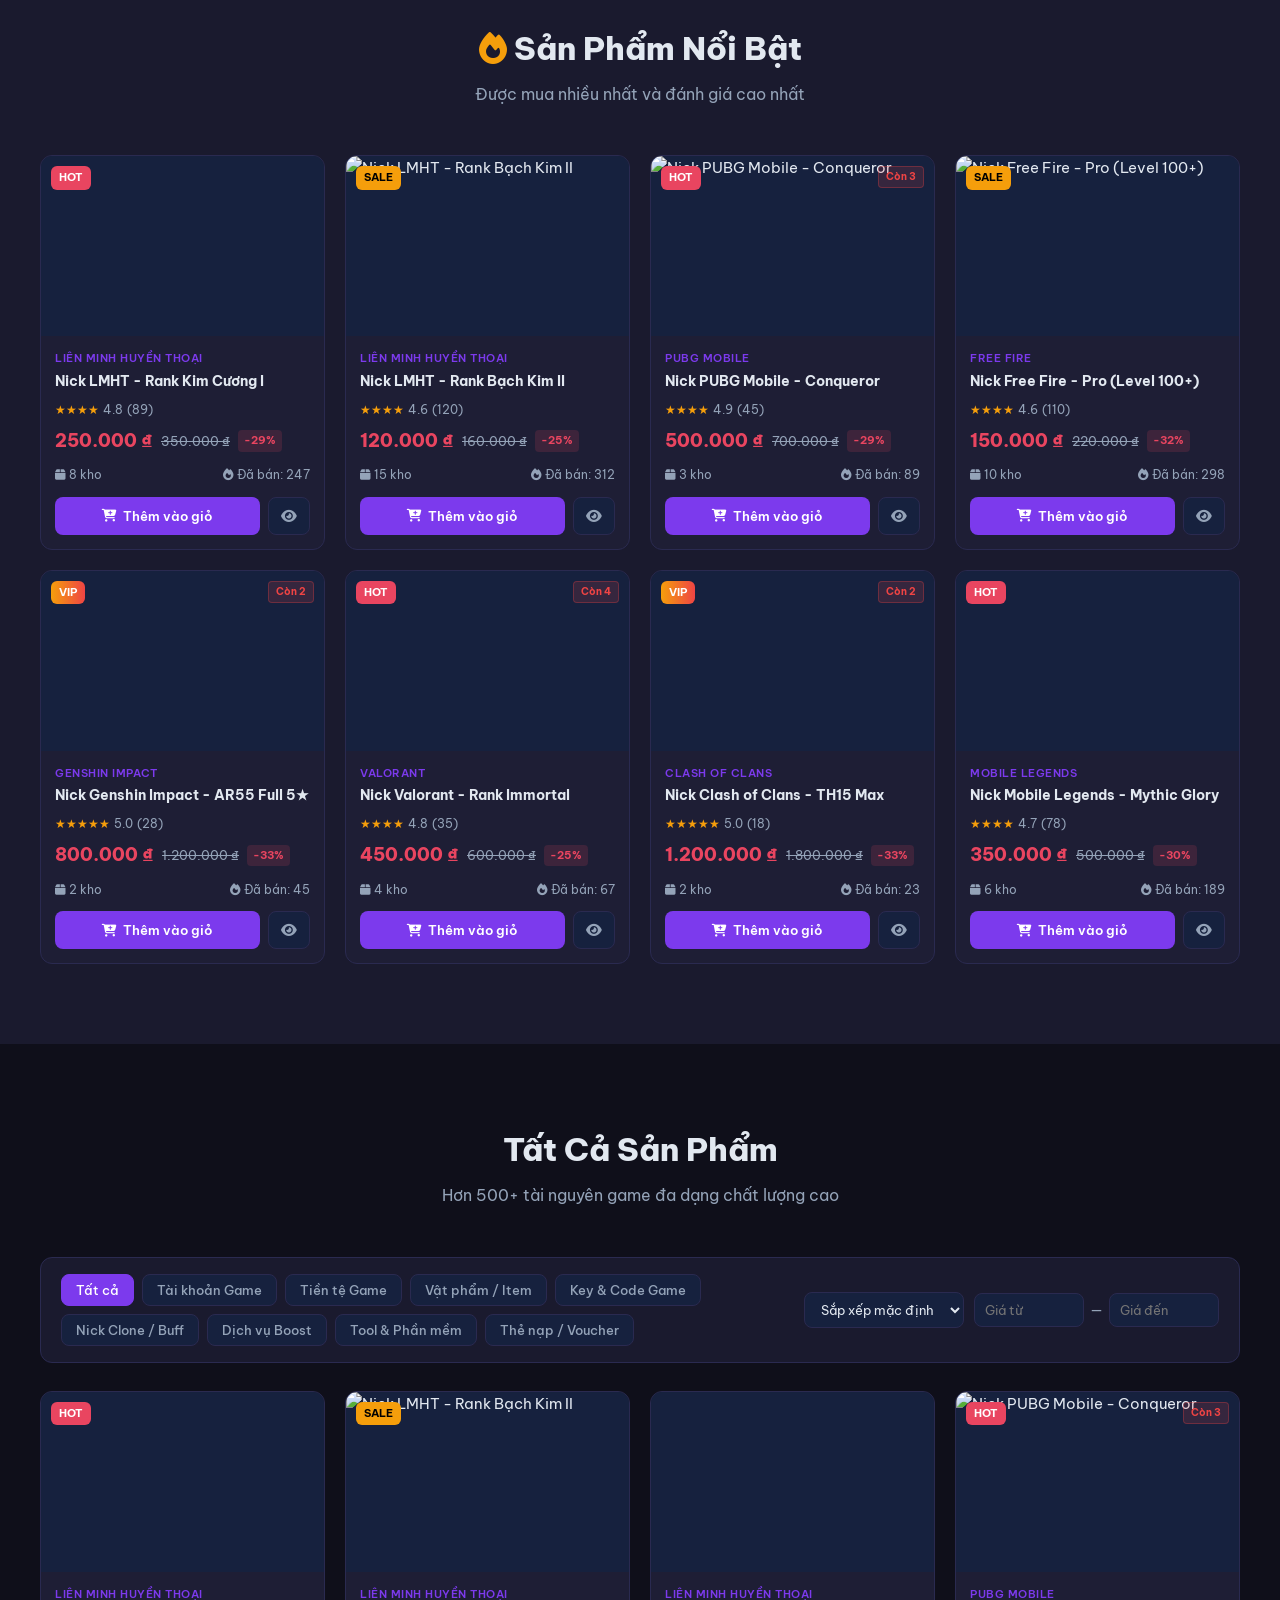
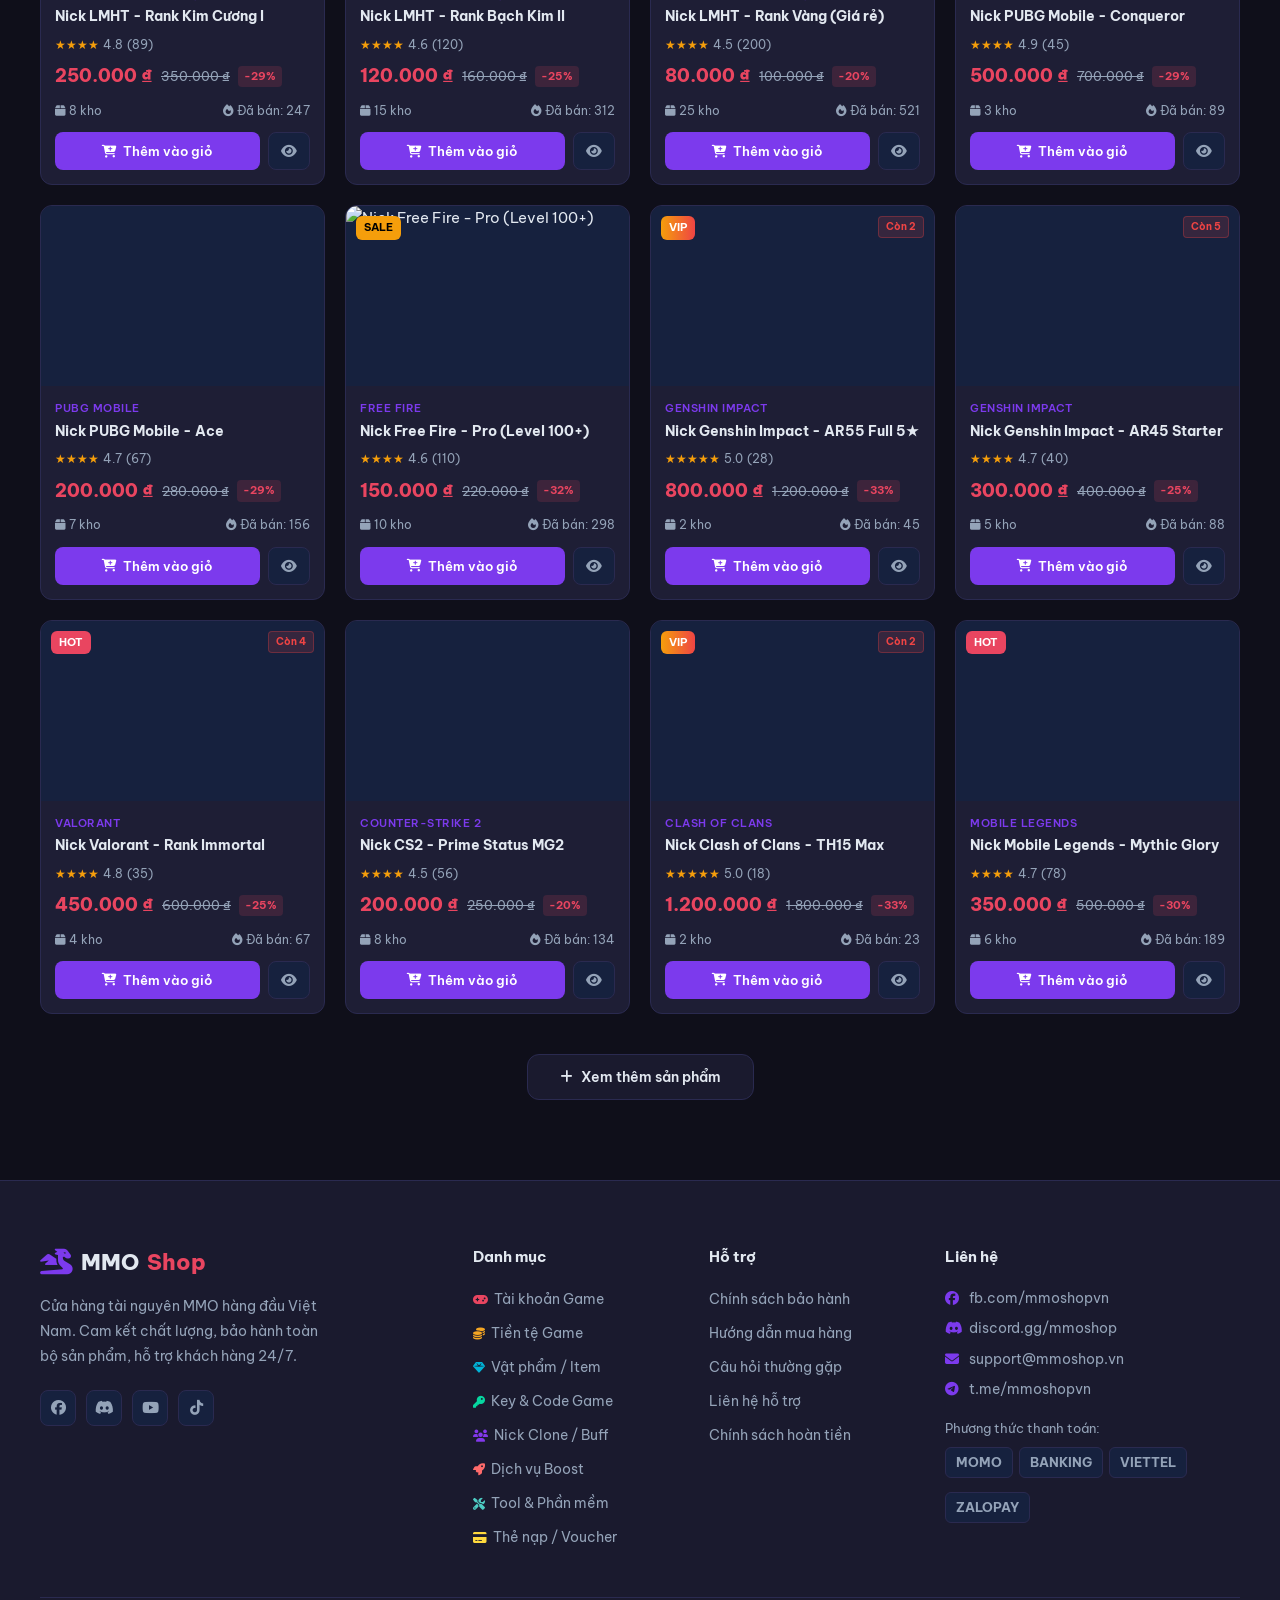
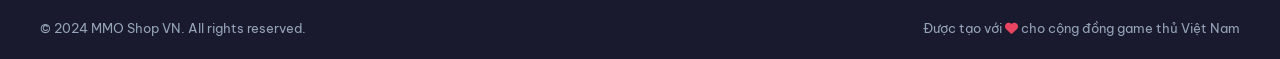
==== commit fbfae694: "Add user login, register, forgot password" ====
--- a/index.html
+++ b/index.html
@@ -24,6 +24,15 @@
         <button onclick="handleSearch()"><i class="fas fa-search"></i></button>
       </div>
       <div class="header-actions">
+        <div class="user-btn-wrap" id="userBtnWrap">
+          <button class="auth-btn" id="authBtn" onclick="openAuth('login')">
+            <i class="fas fa-user"></i> <span>Đăng nhập</span>
+          </button>
+          <div class="user-dropdown" id="userDropdown">
+            <div class="user-info" id="userInfo"></div>
+            <button onclick="doLogoutUser()"><i class="fas fa-sign-out-alt"></i> Đăng xuất</button>
+          </div>
+        </div>
         <a href="admin.html" class="admin-btn" title="Quản trị viên">
           <i class="fas fa-cog"></i>
         </a>
@@ -220,6 +229,104 @@
     </div>
   </div>
 
+  <!-- Auth Modal -->
+  <div class="modal-overlay" id="authModal" onclick="handleAuthClick(event)">
+    <div class="auth-modal">
+      <button class="modal-close" onclick="closeAuth()"><i class="fas fa-times"></i></button>
+      <div class="auth-logo"><i class="fas fa-dragon"></i> MMO<span>Shop</span></div>
+
+      <!-- Tabs -->
+      <div class="auth-tabs">
+        <button class="auth-tab active" id="tabLogin" onclick="switchAuthTab('login')">Đăng nhập</button>
+        <button class="auth-tab" id="tabRegister" onclick="switchAuthTab('register')">Đăng ký</button>
+      </div>
+
+      <!-- Login Form -->
+      <div class="auth-form" id="formLogin">
+        <div class="form-group">
+          <label>Email hoặc Tên đăng nhập</label>
+          <input type="text" id="loginUser" placeholder="email@gmail.com hoặc username" autocomplete="username">
+        </div>
+        <div class="form-group">
+          <label>Mật khẩu</label>
+          <div class="pw-wrap">
+            <input type="password" id="loginPass" placeholder="••••••••" autocomplete="current-password" onkeydown="if(event.key==='Enter')doLoginUser()">
+            <button type="button" onclick="togglePw('loginPass',this)"><i class="fas fa-eye"></i></button>
+          </div>
+        </div>
+        <div class="auth-forgot"><a href="#" onclick="switchAuthTab('forgot');return false">Quên mật khẩu?</a></div>
+        <button class="btn-auth" onclick="doLoginUser()"><i class="fas fa-sign-in-alt"></i> Đăng nhập</button>
+        <p class="auth-switch">Chưa có tài khoản? <a href="#" onclick="switchAuthTab('register');return false">Đăng ký ngay</a></p>
+      </div>
+
+      <!-- Register Form -->
+      <div class="auth-form" id="formRegister" style="display:none">
+        <div class="form-group">
+          <label>Họ và tên</label>
+          <input type="text" id="regName" placeholder="Nguyễn Văn A">
+        </div>
+        <div class="form-group">
+          <label>Tên đăng nhập</label>
+          <input type="text" id="regUser" placeholder="username (không dấu, không khoảng trắng)">
+        </div>
+        <div class="form-group">
+          <label>Email</label>
+          <input type="email" id="regEmail" placeholder="email@gmail.com">
+        </div>
+        <div class="form-group">
+          <label>Số điện thoại</label>
+          <input type="tel" id="regPhone" placeholder="0912345678">
+        </div>
+        <div class="form-group">
+          <label>Mật khẩu</label>
+          <div class="pw-wrap">
+            <input type="password" id="regPass" placeholder="Tối thiểu 6 ký tự">
+            <button type="button" onclick="togglePw('regPass',this)"><i class="fas fa-eye"></i></button>
+          </div>
+        </div>
+        <div class="form-group">
+          <label>Xác nhận mật khẩu</label>
+          <div class="pw-wrap">
+            <input type="password" id="regPass2" placeholder="Nhập lại mật khẩu" onkeydown="if(event.key==='Enter')doRegisterUser()">
+            <button type="button" onclick="togglePw('regPass2',this)"><i class="fas fa-eye"></i></button>
+          </div>
+        </div>
+        <button class="btn-auth" onclick="doRegisterUser()"><i class="fas fa-user-plus"></i> Tạo tài khoản</button>
+        <p class="auth-switch">Đã có tài khoản? <a href="#" onclick="switchAuthTab('login');return false">Đăng nhập</a></p>
+      </div>
+
+      <!-- Forgot Password Form -->
+      <div class="auth-form" id="formForgot" style="display:none">
+        <p style="color:var(--muted);font-size:13px;margin-bottom:16px">Nhập email đã đăng ký. Hệ thống sẽ cho phép bạn đặt lại mật khẩu mới.</p>
+        <div class="form-group">
+          <label>Email đã đăng ký</label>
+          <input type="email" id="forgotEmail" placeholder="email@gmail.com" onkeydown="if(event.key==='Enter')doForgotUser()">
+        </div>
+        <div id="resetPassWrap" style="display:none">
+          <div class="form-group">
+            <label>Mật khẩu mới</label>
+            <div class="pw-wrap">
+              <input type="password" id="newPass" placeholder="Tối thiểu 6 ký tự">
+              <button type="button" onclick="togglePw('newPass',this)"><i class="fas fa-eye"></i></button>
+            </div>
+          </div>
+          <div class="form-group">
+            <label>Xác nhận mật khẩu mới</label>
+            <div class="pw-wrap">
+              <input type="password" id="newPass2" placeholder="Nhập lại mật khẩu">
+              <button type="button" onclick="togglePw('newPass2',this)"><i class="fas fa-eye"></i></button>
+            </div>
+          </div>
+          <button class="btn-auth" onclick="doResetPass()"><i class="fas fa-lock"></i> Đặt lại mật khẩu</button>
+        </div>
+        <div id="forgotStep1">
+          <button class="btn-auth" onclick="doForgotUser()"><i class="fas fa-search"></i> Tìm tài khoản</button>
+        </div>
+        <p class="auth-switch"><a href="#" onclick="switchAuthTab('login');return false"><i class="fas fa-arrow-left"></i> Quay lại đăng nhập</a></p>
+      </div>
+    </div>
+  </div>
+
   <!-- Toast -->
   <div class="toast-container" id="toastContainer"></div>
 
--- a/css/style.css
+++ b/css/style.css
@@ -262,6 +262,42 @@
 .btn-confirm:hover { transform: translateY(-1px); box-shadow: 0 8px 24px rgba(124,58,237,.4); }
 
 /* ==================== RESPONSIVE ==================== */
+/* ==================== AUTH ==================== */
+.auth-btn { background: var(--bg2); border: 1px solid var(--border); color: var(--text); padding: 9px 16px; border-radius: var(--radius); font-size: 14px; font-weight: 600; display: flex; align-items: center; gap: 7px; transition: var(--transition); white-space: nowrap; }
+.auth-btn:hover { border-color: var(--primary); color: var(--primary); }
+.auth-btn.logged { border-color: var(--green); color: var(--green); }
+.user-btn-wrap { position: relative; }
+.user-dropdown { position: absolute; top: calc(100% + 8px); right: 0; background: var(--bg2); border: 1px solid var(--border); border-radius: var(--radius); min-width: 200px; padding: 12px; z-index: 999; box-shadow: var(--shadow); display: none; animation: slideUp .2s ease; }
+.user-btn-wrap:hover .user-dropdown, .user-dropdown.show { display: block; }
+.user-info { font-size: 13px; color: var(--muted); border-bottom: 1px solid var(--border); padding-bottom: 10px; margin-bottom: 10px; }
+.user-info strong { display: block; color: var(--text); font-size: 14px; margin-bottom: 2px; }
+.user-dropdown button { width: 100%; background: none; color: var(--accent); text-align: left; padding: 8px 10px; border-radius: 8px; font-size: 13px; font-weight: 600; display: flex; align-items: center; gap: 6px; transition: var(--transition); }
+.user-dropdown button:hover { background: rgba(233,69,96,.1); }
+
+.auth-modal { background: var(--bg2); border: 1px solid var(--border); border-radius: 18px; width: 100%; max-width: 440px; padding: 32px; position: relative; animation: slideUp .3s ease; max-height: 92vh; overflow-y: auto; }
+.auth-logo { font-size: 22px; font-weight: 800; text-align: center; margin-bottom: 24px; }
+.auth-logo i { color: var(--primary); margin-right: 6px; }
+.auth-logo span { color: var(--accent); }
+.auth-tabs { display: flex; background: var(--bg3); border-radius: 10px; padding: 4px; margin-bottom: 24px; }
+.auth-tab { flex: 1; padding: 9px; border-radius: 8px; font-size: 14px; font-weight: 600; color: var(--muted); background: none; transition: var(--transition); }
+.auth-tab.active { background: var(--primary); color: #fff; }
+.auth-form .form-group { margin-bottom: 16px; }
+.auth-form label { font-size: 12px; font-weight: 700; text-transform: uppercase; color: var(--muted); display: block; margin-bottom: 7px; letter-spacing: .5px; }
+.auth-form input { width: 100%; background: var(--bg3); border: 1px solid var(--border); color: var(--text); padding: 11px 14px; border-radius: 10px; font-size: 14px; transition: var(--transition); }
+.auth-form input:focus { border-color: var(--primary); box-shadow: 0 0 0 3px rgba(124,58,237,.15); }
+.pw-wrap { position: relative; }
+.pw-wrap input { padding-right: 44px; }
+.pw-wrap > button { position: absolute; right: 12px; top: 50%; transform: translateY(-50%); background: none; color: var(--muted); font-size: 15px; padding: 4px; }
+.pw-wrap > button:hover { color: var(--primary); }
+.auth-forgot { text-align: right; margin-top: -10px; margin-bottom: 16px; }
+.auth-forgot a { font-size: 13px; color: var(--primary); }
+.auth-forgot a:hover { text-decoration: underline; }
+.btn-auth { width: 100%; background: linear-gradient(90deg,#7c3aed,#e94560); color: #fff; padding: 13px; border-radius: 12px; font-size: 15px; font-weight: 700; display: flex; align-items: center; justify-content: center; gap: 8px; margin-bottom: 14px; transition: var(--transition); }
+.btn-auth:hover { transform: translateY(-1px); box-shadow: 0 8px 24px rgba(124,58,237,.4); }
+.auth-switch { text-align: center; font-size: 13px; color: var(--muted); }
+.auth-switch a { color: var(--primary); font-weight: 600; }
+.auth-switch a:hover { text-decoration: underline; }
+
 @media (max-width: 1024px) { .footer-grid { grid-template-columns: 1fr 1fr; } }
 @media (max-width: 768px) {
   .hero-content { grid-template-columns: 1fr; text-align: center; gap: 32px; }
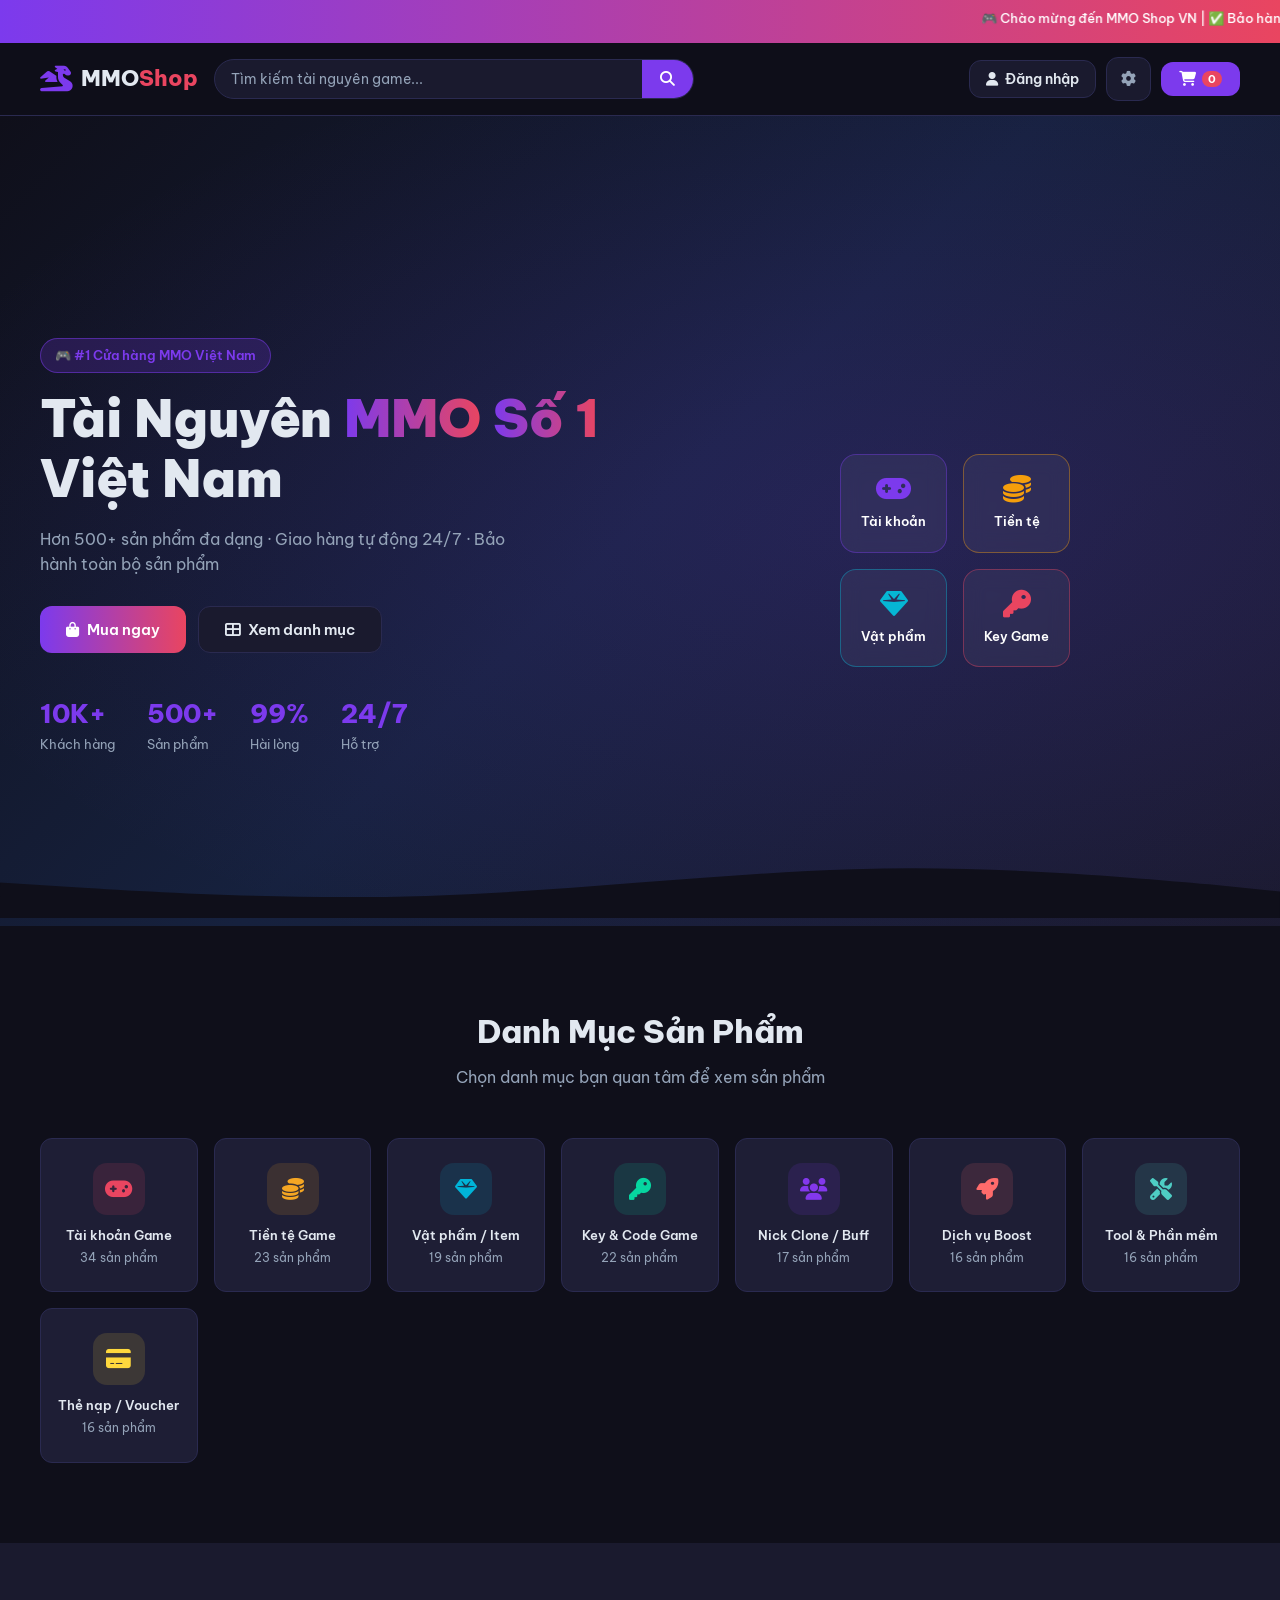
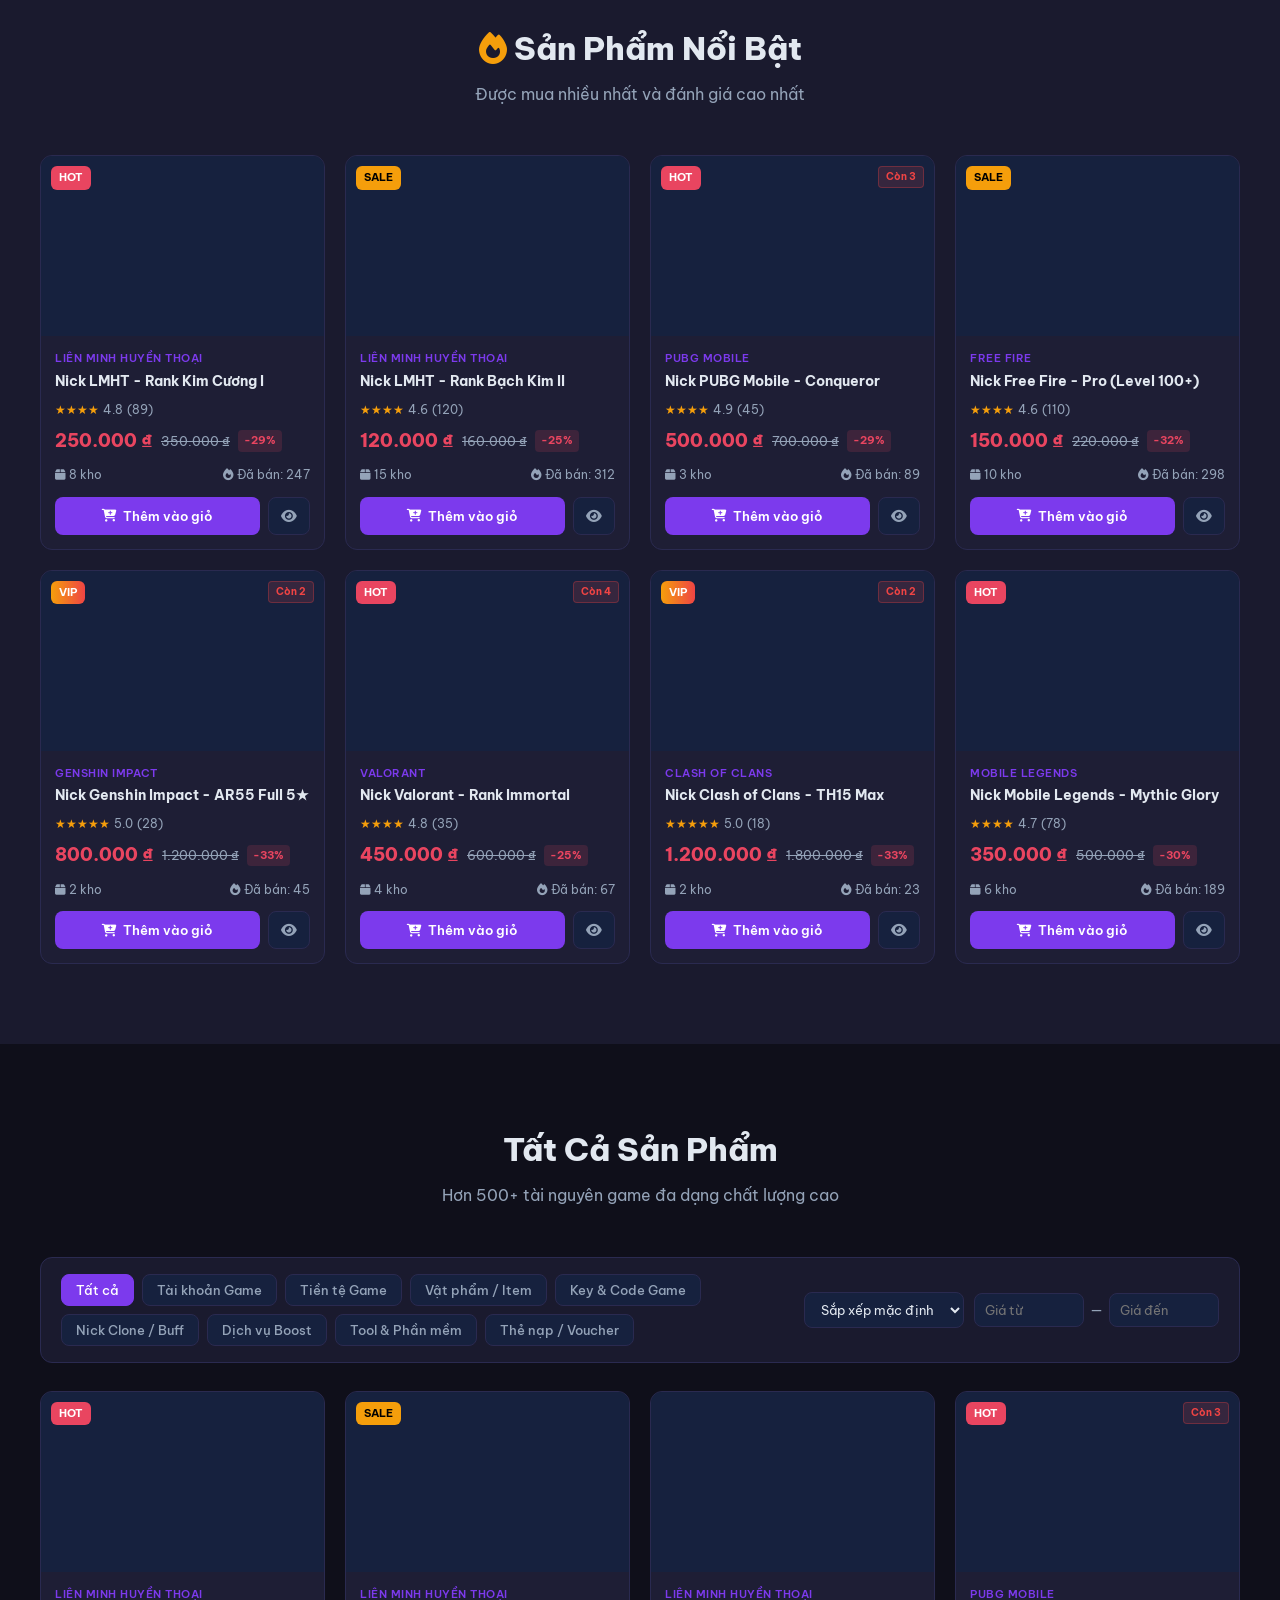
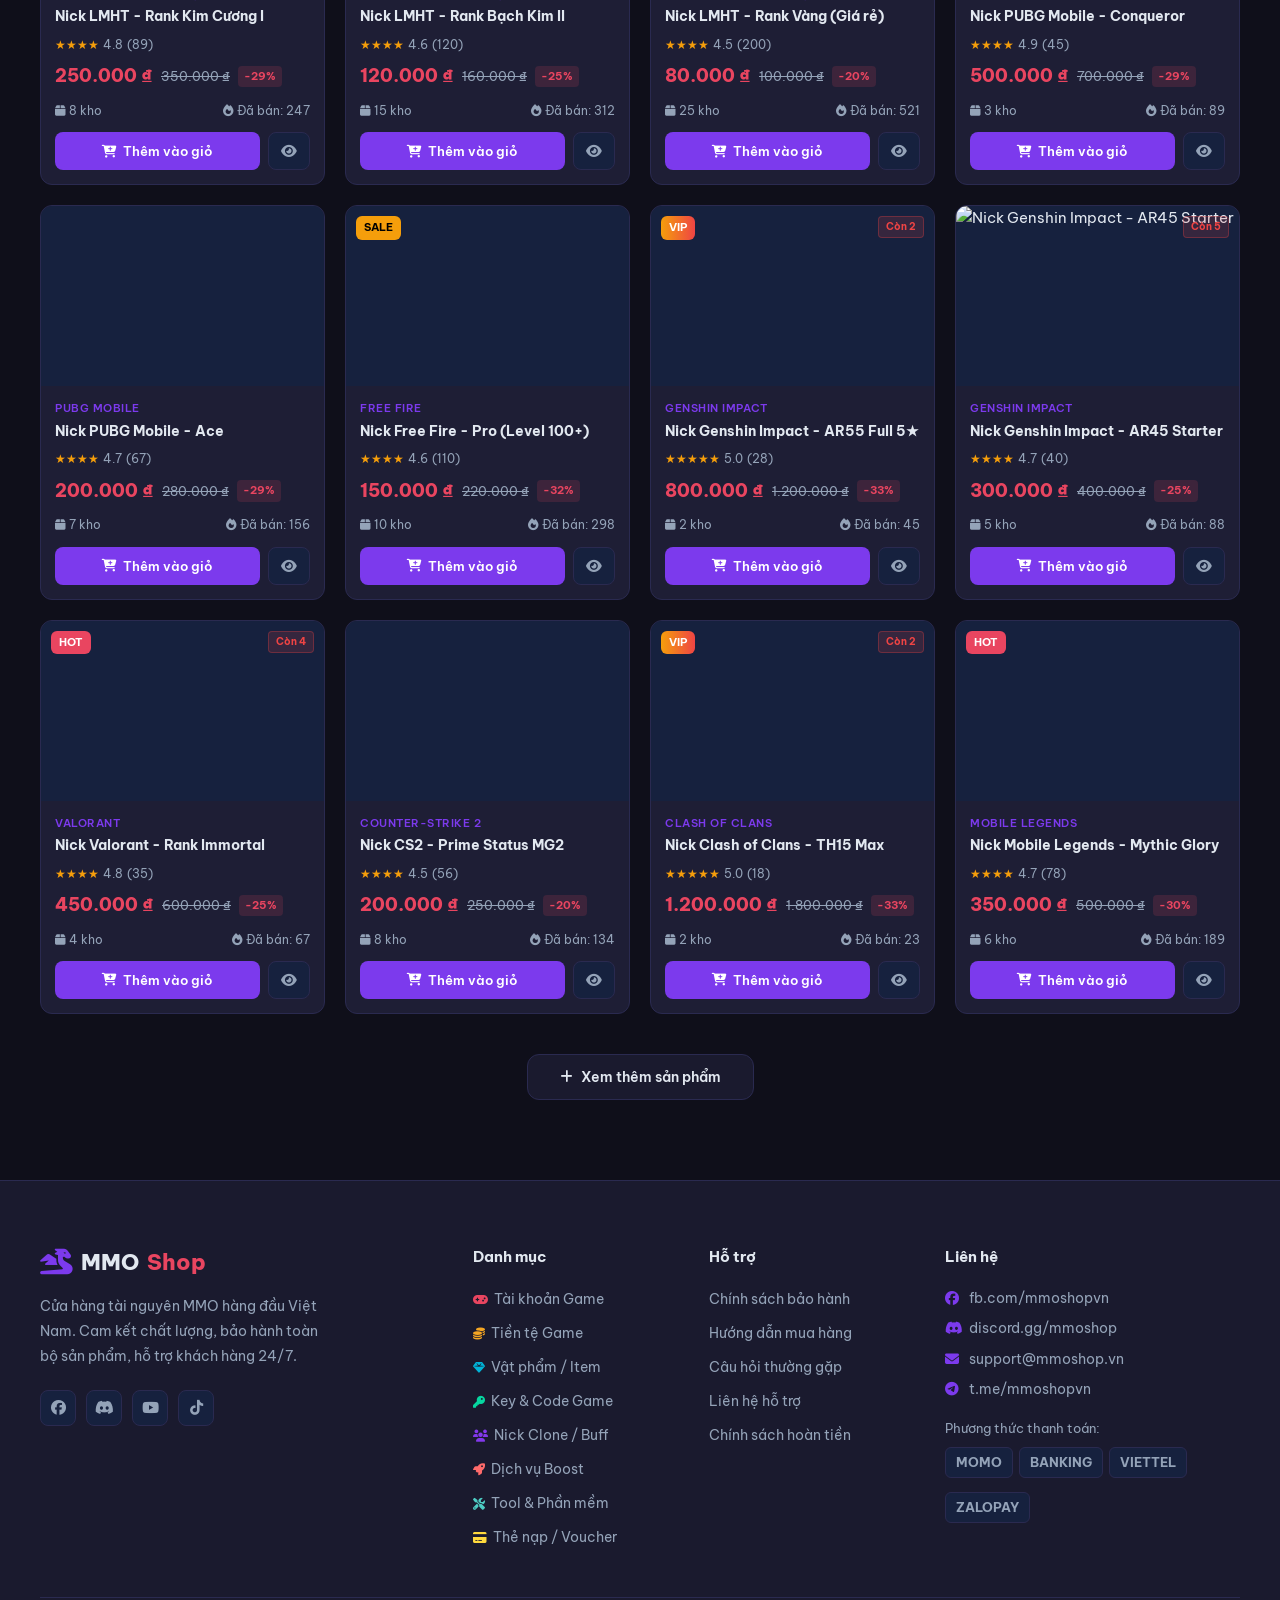
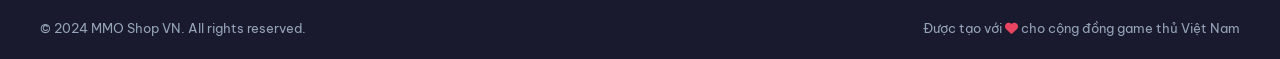
==== commit 7410594d: "Add bank transfer QR payment (VIB VietQR)" ====
--- a/index.html
+++ b/index.html
@@ -229,6 +229,13 @@
     </div>
   </div>
 
+  <!-- Pay QR Modal -->
+  <div class="modal-overlay" id="payQRModal" onclick="if(event.target===this)closePayQR()">
+    <div class="pay-qr-modal">
+      <div id="payQRContent"></div>
+    </div>
+  </div>
+
   <!-- Auth Modal -->
   <div class="modal-overlay" id="authModal" onclick="handleAuthClick(event)">
     <div class="auth-modal">
--- a/css/style.css
+++ b/css/style.css
@@ -261,6 +261,35 @@
 .btn-confirm { width: 100%; background: linear-gradient(90deg,#7c3aed,#e94560); color: #fff; padding: 14px; border-radius: 12px; font-size: 16px; font-weight: 700; display: flex; align-items: center; justify-content: center; gap: 8px; transition: var(--transition); margin-bottom: 8px; }
 .btn-confirm:hover { transform: translateY(-1px); box-shadow: 0 8px 24px rgba(124,58,237,.4); }
 
+/* ==================== BANKING QR ==================== */
+.banking-box { background: var(--bg3); border: 1px solid var(--primary); border-radius: 14px; padding: 20px 16px; margin-top: 14px; animation: slideUp .25s ease; }
+.banking-box .bk-title { font-size: 13px; font-weight: 700; color: var(--primary); text-transform: uppercase; letter-spacing: .5px; margin-bottom: 14px; display: flex; align-items: center; gap: 6px; }
+.banking-qr-wrap { display: flex; gap: 16px; align-items: flex-start; }
+.banking-qr-wrap img { width: 140px; height: 140px; border-radius: 10px; border: 3px solid #fff; flex-shrink: 0; background: #fff; }
+.banking-detail { flex: 1; display: flex; flex-direction: column; gap: 7px; }
+.bd-row { display: flex; flex-direction: column; gap: 2px; }
+.bd-row .bd-label { font-size: 11px; color: var(--muted); text-transform: uppercase; letter-spacing: .4px; }
+.bd-row .bd-val { font-size: 13px; font-weight: 700; color: var(--text); }
+.bd-row .bd-val.accent { color: var(--accent); font-size: 16px; }
+.bd-row .bd-val.green { color: var(--green); }
+.banking-note { margin-top: 12px; font-size: 12px; color: var(--muted); display: flex; align-items: center; gap: 6px; padding: 9px 12px; background: rgba(124,58,237,.1); border-radius: 8px; border-left: 3px solid var(--primary); }
+
+/* QR sau khi đặt hàng */
+.pay-qr-modal { background: var(--bg2); border: 1px solid var(--border); border-radius: 18px; width: 100%; max-width: 420px; padding: 32px 28px; text-align: center; animation: slideUp .3s ease; }
+.pay-qr-modal h2 { font-size: 20px; font-weight: 800; margin-bottom: 6px; }
+.pay-qr-modal .sub { font-size: 14px; color: var(--muted); margin-bottom: 20px; }
+.pay-qr-modal .qr-big { width: 220px; height: 220px; border-radius: 12px; border: 4px solid var(--primary); margin: 0 auto 20px; display: block; background: #fff; }
+.pay-info-table { text-align: left; background: var(--bg3); border-radius: 10px; padding: 14px 16px; margin-bottom: 18px; }
+.pay-info-table .pi-row { display: flex; justify-content: space-between; font-size: 13px; padding: 5px 0; border-bottom: 1px solid var(--border); }
+.pay-info-table .pi-row:last-child { border: none; }
+.pay-info-table .pi-row span:last-child { font-weight: 700; color: var(--text); }
+.pay-info-table .pi-row .pi-amount { color: var(--accent); font-size: 16px; }
+.pay-info-table .pi-row .pi-content { color: var(--gold); }
+.btn-copied { background: var(--green); color: #fff; padding: 10px 20px; border-radius: 8px; font-size: 13px; font-weight: 600; display: inline-flex; align-items: center; gap: 6px; transition: var(--transition); }
+.btn-copied:hover { opacity: .85; }
+.btn-done-order { width: 100%; background: linear-gradient(90deg,#7c3aed,#e94560); color: #fff; padding: 13px; border-radius: 12px; font-size: 15px; font-weight: 700; margin-top: 14px; display: flex; align-items: center; justify-content: center; gap: 8px; transition: var(--transition); }
+.btn-done-order:hover { transform: translateY(-1px); box-shadow: 0 8px 20px rgba(124,58,237,.4); }
+
 /* ==================== RESPONSIVE ==================== */
 /* ==================== AUTH ==================== */
 .auth-btn { background: var(--bg2); border: 1px solid var(--border); color: var(--text); padding: 9px 16px; border-radius: var(--radius); font-size: 14px; font-weight: 600; display: flex; align-items: center; gap: 7px; transition: var(--transition); white-space: nowrap; }
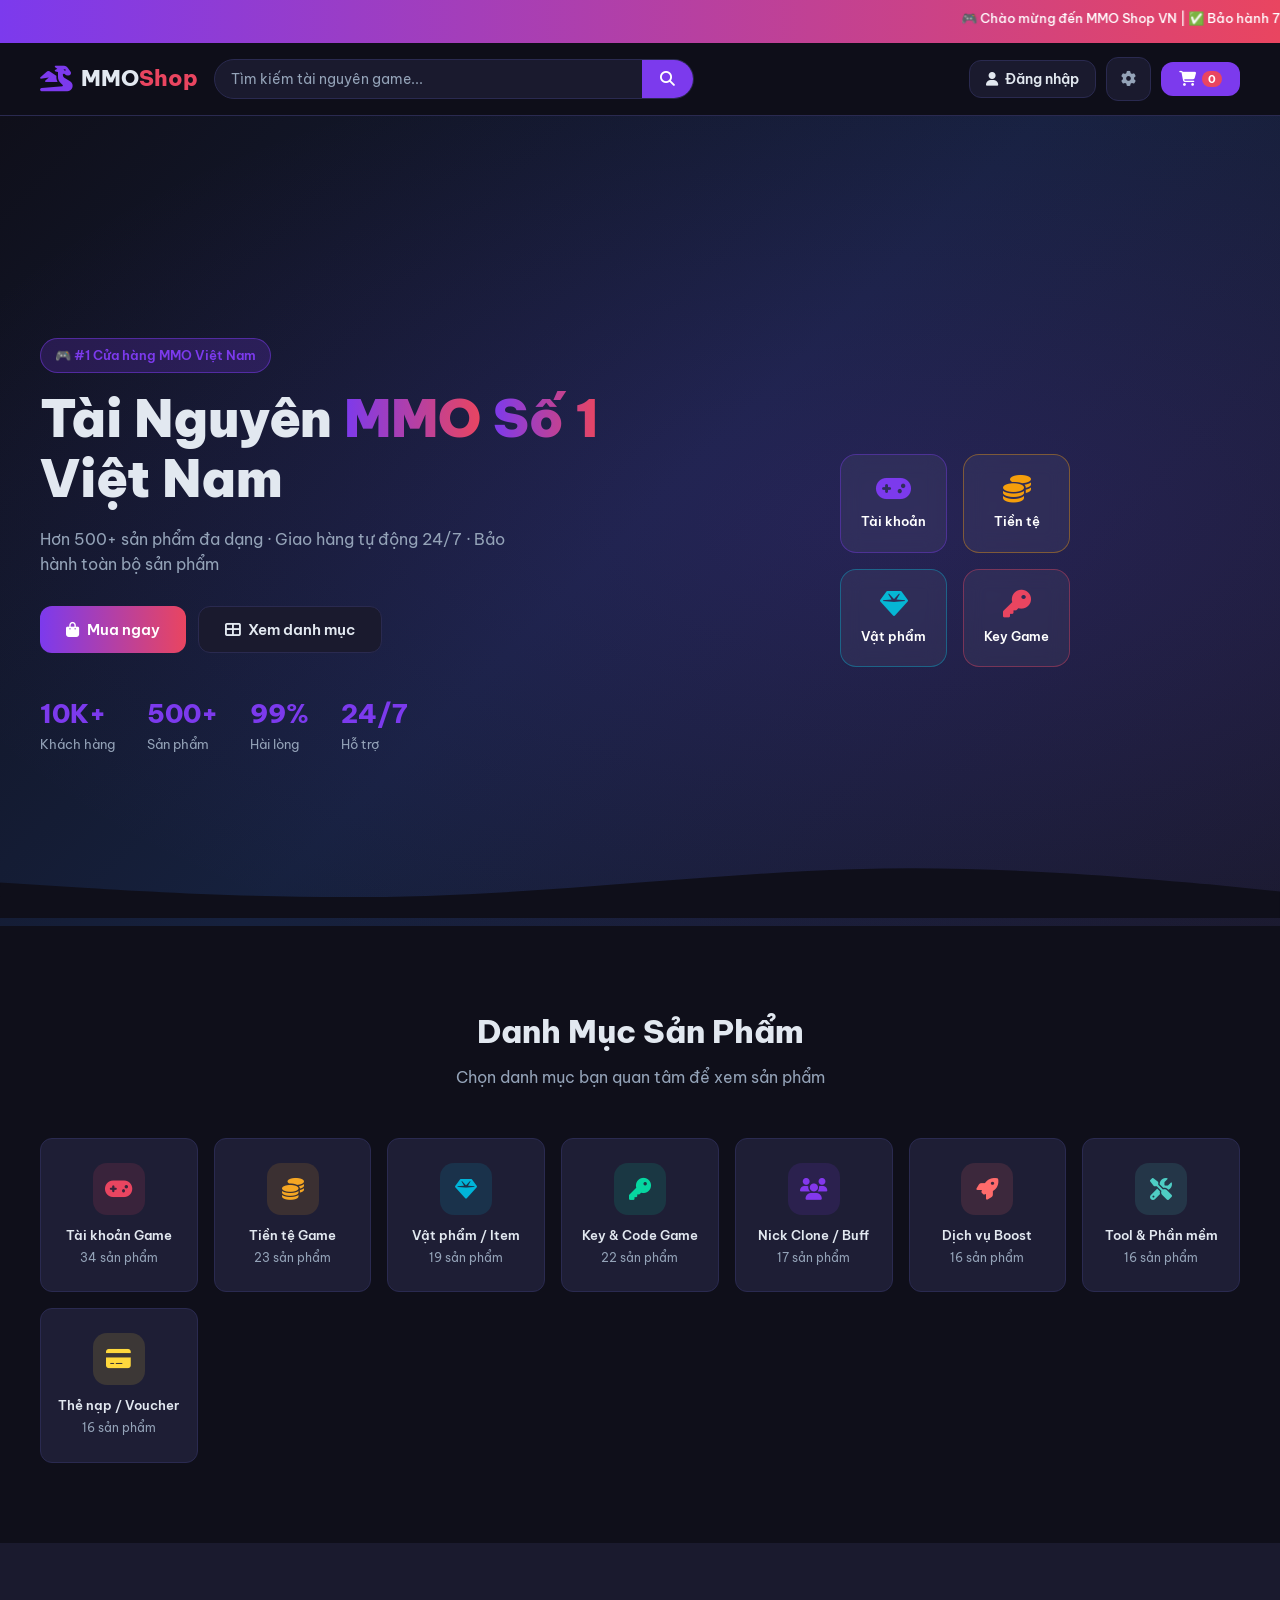
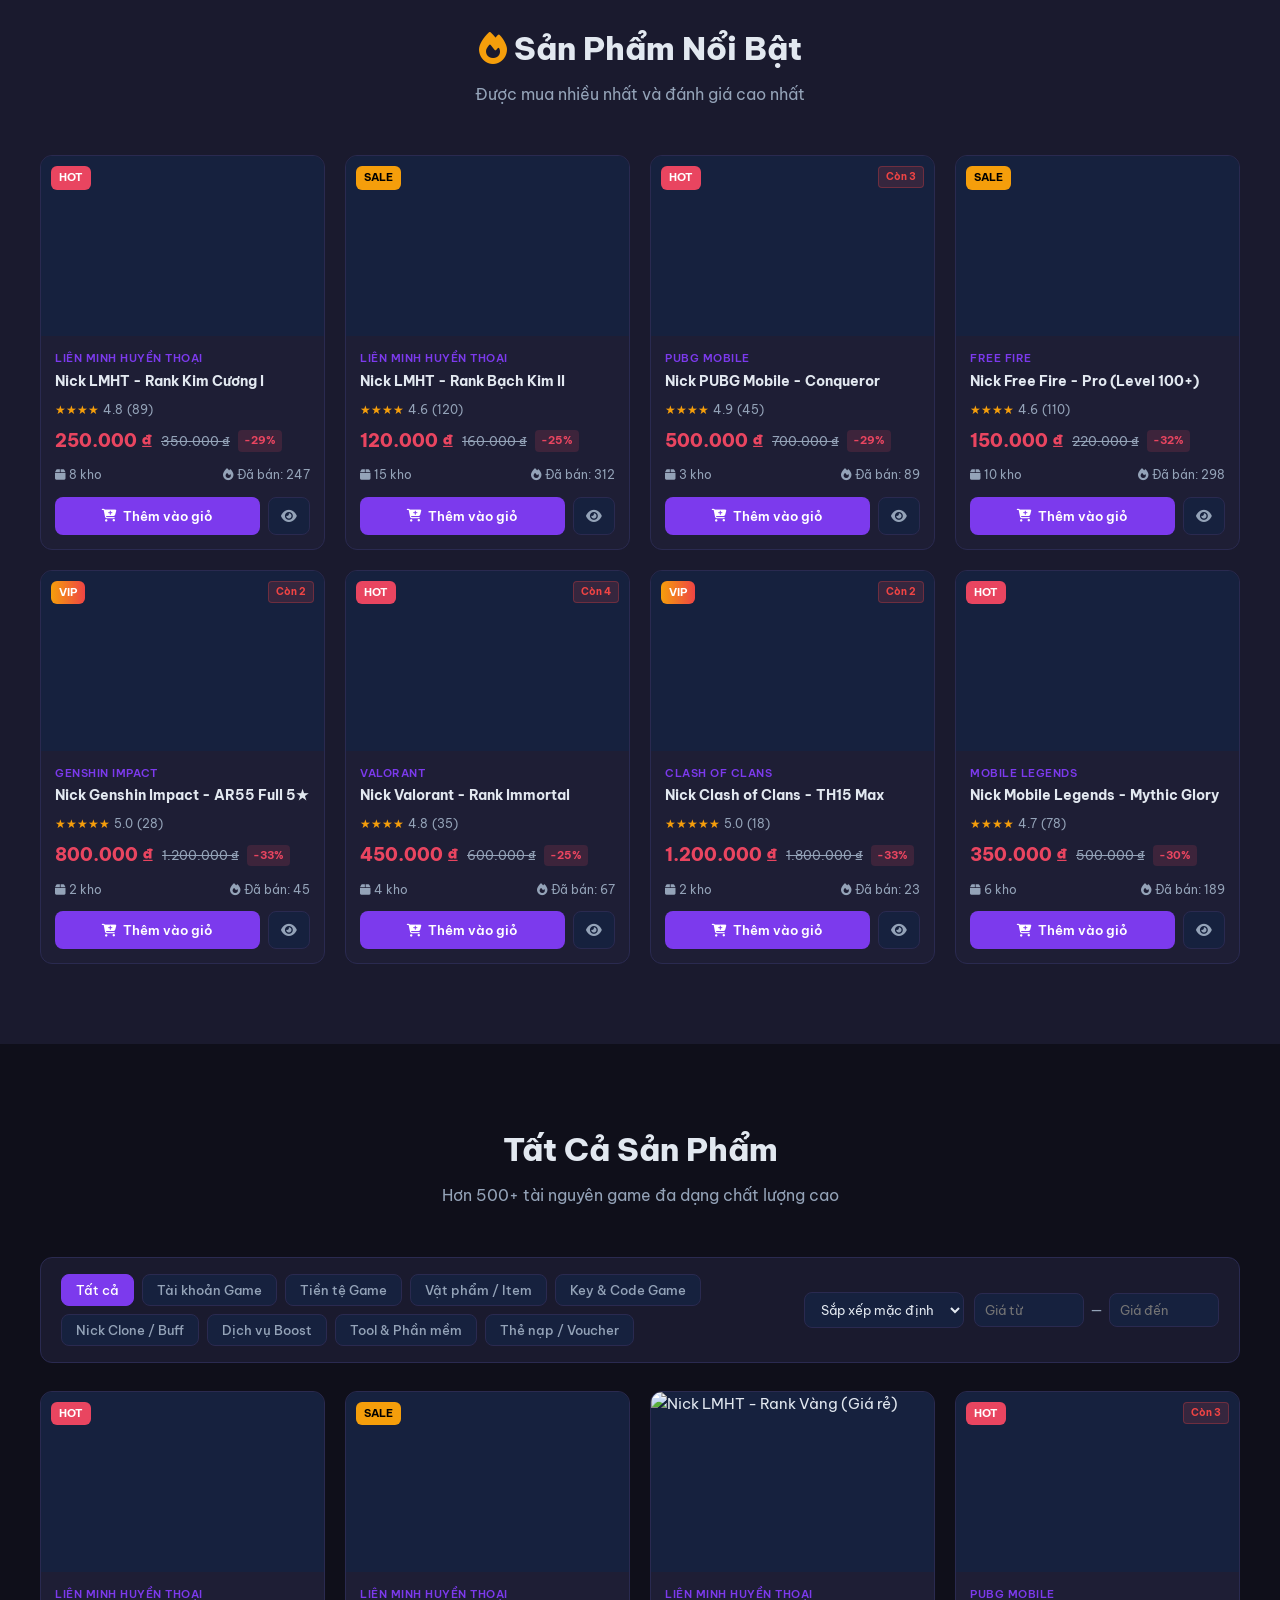
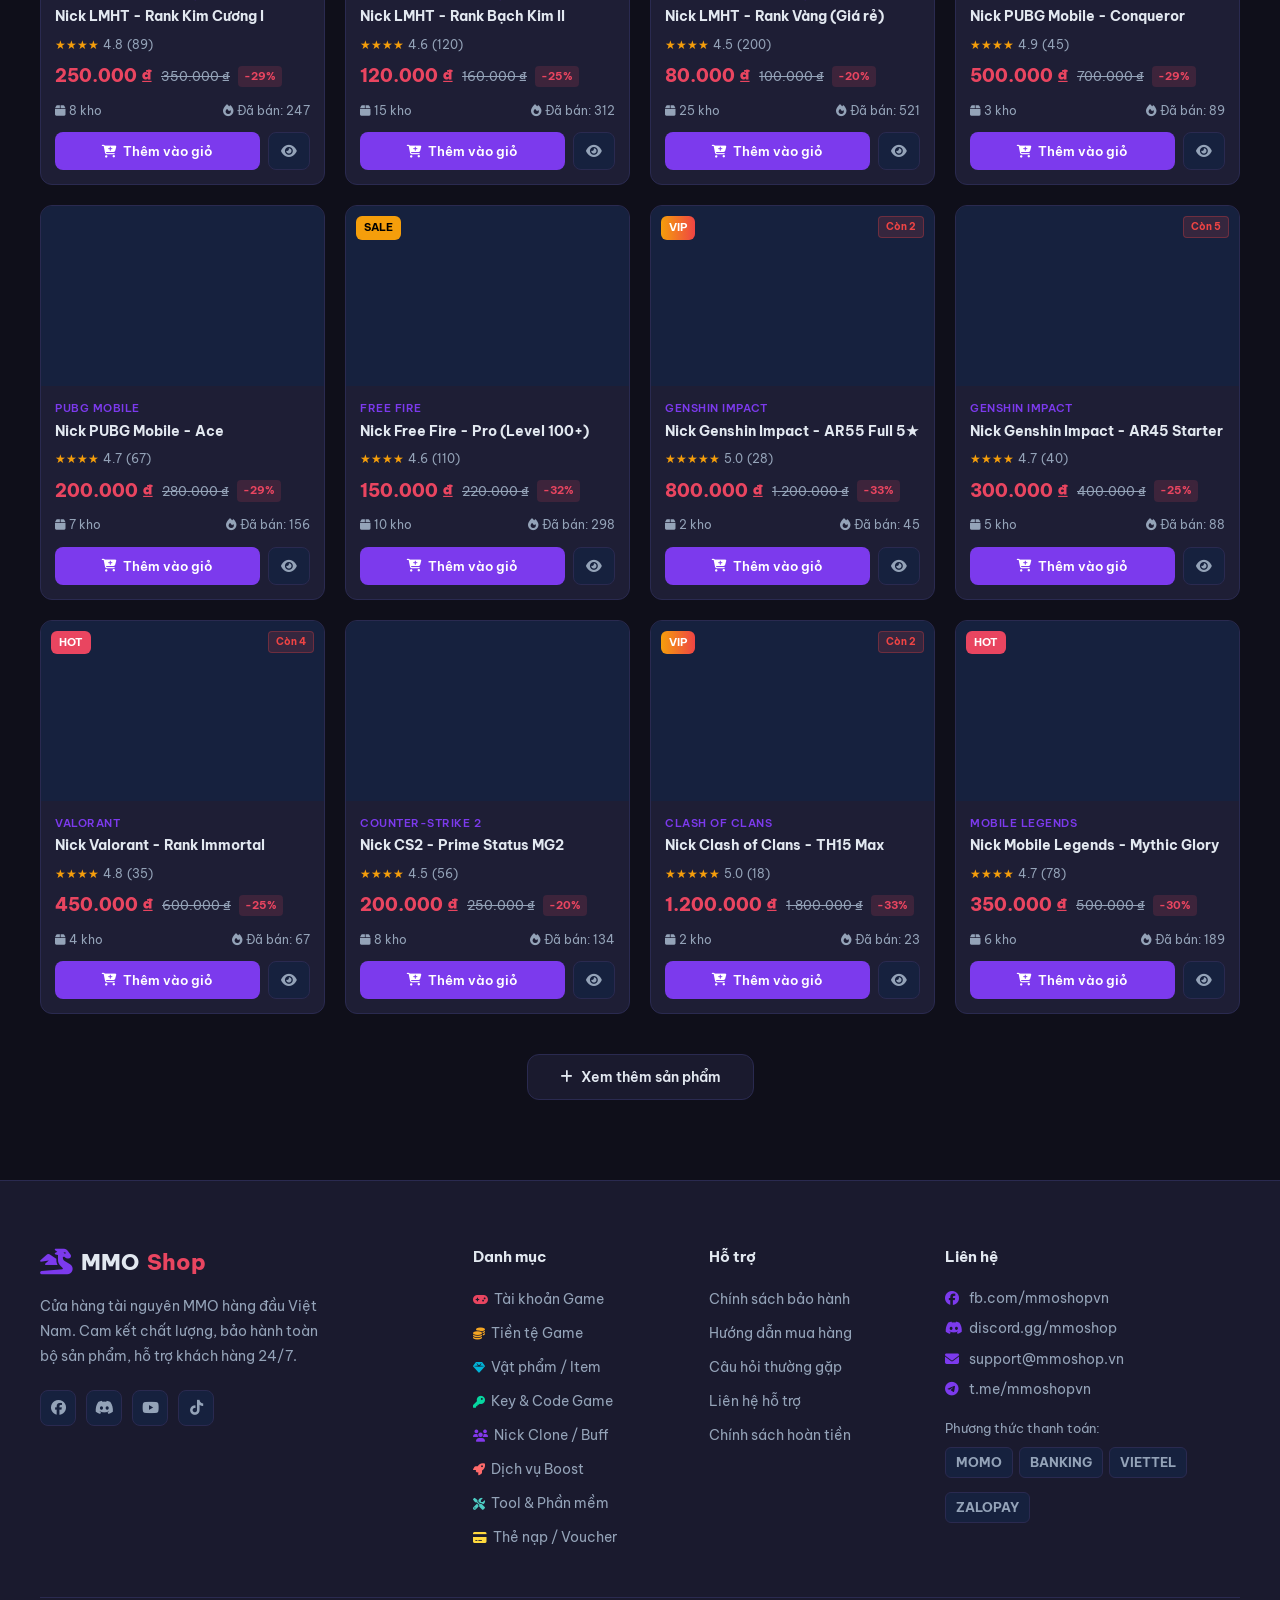
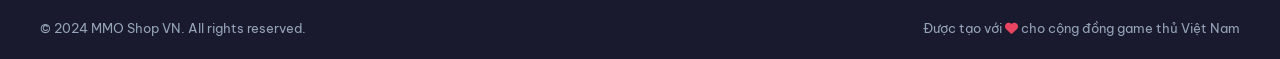
==== commit 7a2b5915: "Admin overhaul: user management, notifications, purchase history, light theme" ====
--- a/index.html
+++ b/index.html
@@ -24,12 +24,27 @@
         <button onclick="handleSearch()"><i class="fas fa-search"></i></button>
       </div>
       <div class="header-actions">
+        <!-- Notification Bell -->
+        <div class="notif-bell-wrap" id="notifBellWrap" style="display:none">
+          <button class="notif-bell-btn" id="notifBellBtn" onclick="toggleNotifDropdown()">
+            <i class="fas fa-bell"></i>
+            <span class="notif-count-badge" id="notifCountBadge" style="display:none">0</span>
+          </button>
+          <div class="notif-dropdown" id="notifDropdown">
+            <div class="notif-drop-header">
+              <span>Thông báo</span>
+              <button onclick="markAllNotifRead()">Đánh dấu đã đọc</button>
+            </div>
+            <div id="notifList"></div>
+          </div>
+        </div>
         <div class="user-btn-wrap" id="userBtnWrap">
           <button class="auth-btn" id="authBtn" onclick="openAuth('login')">
             <i class="fas fa-user"></i> <span>Đăng nhập</span>
           </button>
           <div class="user-dropdown" id="userDropdown">
             <div class="user-info" id="userInfo"></div>
+            <button onclick="openPurchaseHistory()"><i class="fas fa-history"></i> Lịch sử mua hàng</button>
             <button onclick="doLogoutUser()"><i class="fas fa-sign-out-alt"></i> Đăng xuất</button>
           </div>
         </div>
@@ -334,6 +349,19 @@
     </div>
   </div>
 
+  <!-- Purchase History Modal -->
+  <div class="modal-overlay" id="historyModal" onclick="if(event.target===this)closeHistoryModal()" style="display:none;align-items:flex-start;padding:20px">
+    <div class="modal-box" style="max-width:760px;width:100%;margin-top:40px">
+      <div class="modal-header">
+        <h3><i class="fas fa-history" style="color:var(--primary);margin-right:8px"></i>Lịch sử mua hàng</h3>
+        <button class="modal-close" onclick="closeHistoryModal()">&times;</button>
+      </div>
+      <div class="modal-body">
+        <div id="historyContent" style="min-height:120px"></div>
+      </div>
+    </div>
+  </div>
+
   <!-- Toast -->
   <div class="toast-container" id="toastContainer"></div>
 
--- a/css/style.css
+++ b/css/style.css
@@ -348,3 +348,91 @@
   .cart-sidebar { width: 100%; }
   .hero-stats { gap: 20px; }
 }
+
+/* ===== NOTIFICATION BELL ===== */
+.notif-bell-wrap { position:relative; }
+
+.notif-bell-btn {
+  background: transparent;
+  border: none;
+  cursor: pointer;
+  position: relative;
+  width: 40px;
+  height: 40px;
+  border-radius: 10px;
+  display: flex;
+  align-items: center;
+  justify-content: center;
+  font-size: 18px;
+  color: var(--text-secondary, #64748b);
+  transition: background .2s, color .2s;
+}
+.notif-bell-btn:hover { background: var(--hover, rgba(0,0,0,.05)); color: var(--primary, #7c3aed); }
+
+.notif-count-badge {
+  position: absolute;
+  top: 4px; right: 4px;
+  background: #ef4444;
+  color: #fff;
+  font-size: 9px;
+  font-weight: 800;
+  min-width: 16px; height: 16px;
+  border-radius: 8px;
+  display: flex; align-items: center; justify-content: center;
+  padding: 0 3px;
+  border: 2px solid var(--bg, #fff);
+}
+
+.notif-dropdown {
+  display: none;
+  position: absolute;
+  top: calc(100% + 8px);
+  right: -10px;
+  width: 340px;
+  max-height: 420px;
+  background: #fff;
+  border: 1px solid #e2e8f0;
+  border-radius: 14px;
+  box-shadow: 0 8px 40px rgba(0,0,0,.15);
+  z-index: 1000;
+  overflow: hidden;
+  flex-direction: column;
+}
+.notif-dropdown.show { display: flex; }
+
+.notif-drop-header {
+  display: flex;
+  align-items: center;
+  justify-content: space-between;
+  padding: 14px 16px 10px;
+  border-bottom: 1px solid #f1f5f9;
+  font-weight: 700;
+  font-size: 14px;
+}
+.notif-drop-header button {
+  background: none; border: none; cursor: pointer;
+  font-size: 11px; color: #7c3aed; font-weight: 600;
+  padding: 3px 8px; border-radius: 6px;
+  transition: background .2s;
+}
+.notif-drop-header button:hover { background: #f3f0ff; }
+
+#notifList { overflow-y: auto; max-height: 360px; }
+
+.notif-item {
+  display: flex;
+  gap: 10px;
+  padding: 12px 16px;
+  cursor: pointer;
+  transition: background .15s;
+  border-bottom: 1px solid #f8fafc;
+}
+.notif-item:hover { background: #f8fafc; }
+.notif-item.unread { background: #fdf8ff; }
+.notif-item.unread .notif-item-title { font-weight: 700; }
+
+.notif-item-icon { font-size: 18px; flex-shrink: 0; margin-top: 2px; }
+.notif-item-body { flex: 1; min-width: 0; }
+.notif-item-title { font-size: 13px; font-weight: 600; color: #0f172a; margin-bottom: 3px; }
+.notif-item-msg { font-size: 12px; color: #64748b; line-height: 1.5; margin-bottom: 4px; }
+.notif-item-time { font-size: 11px; color: #94a3b8; }
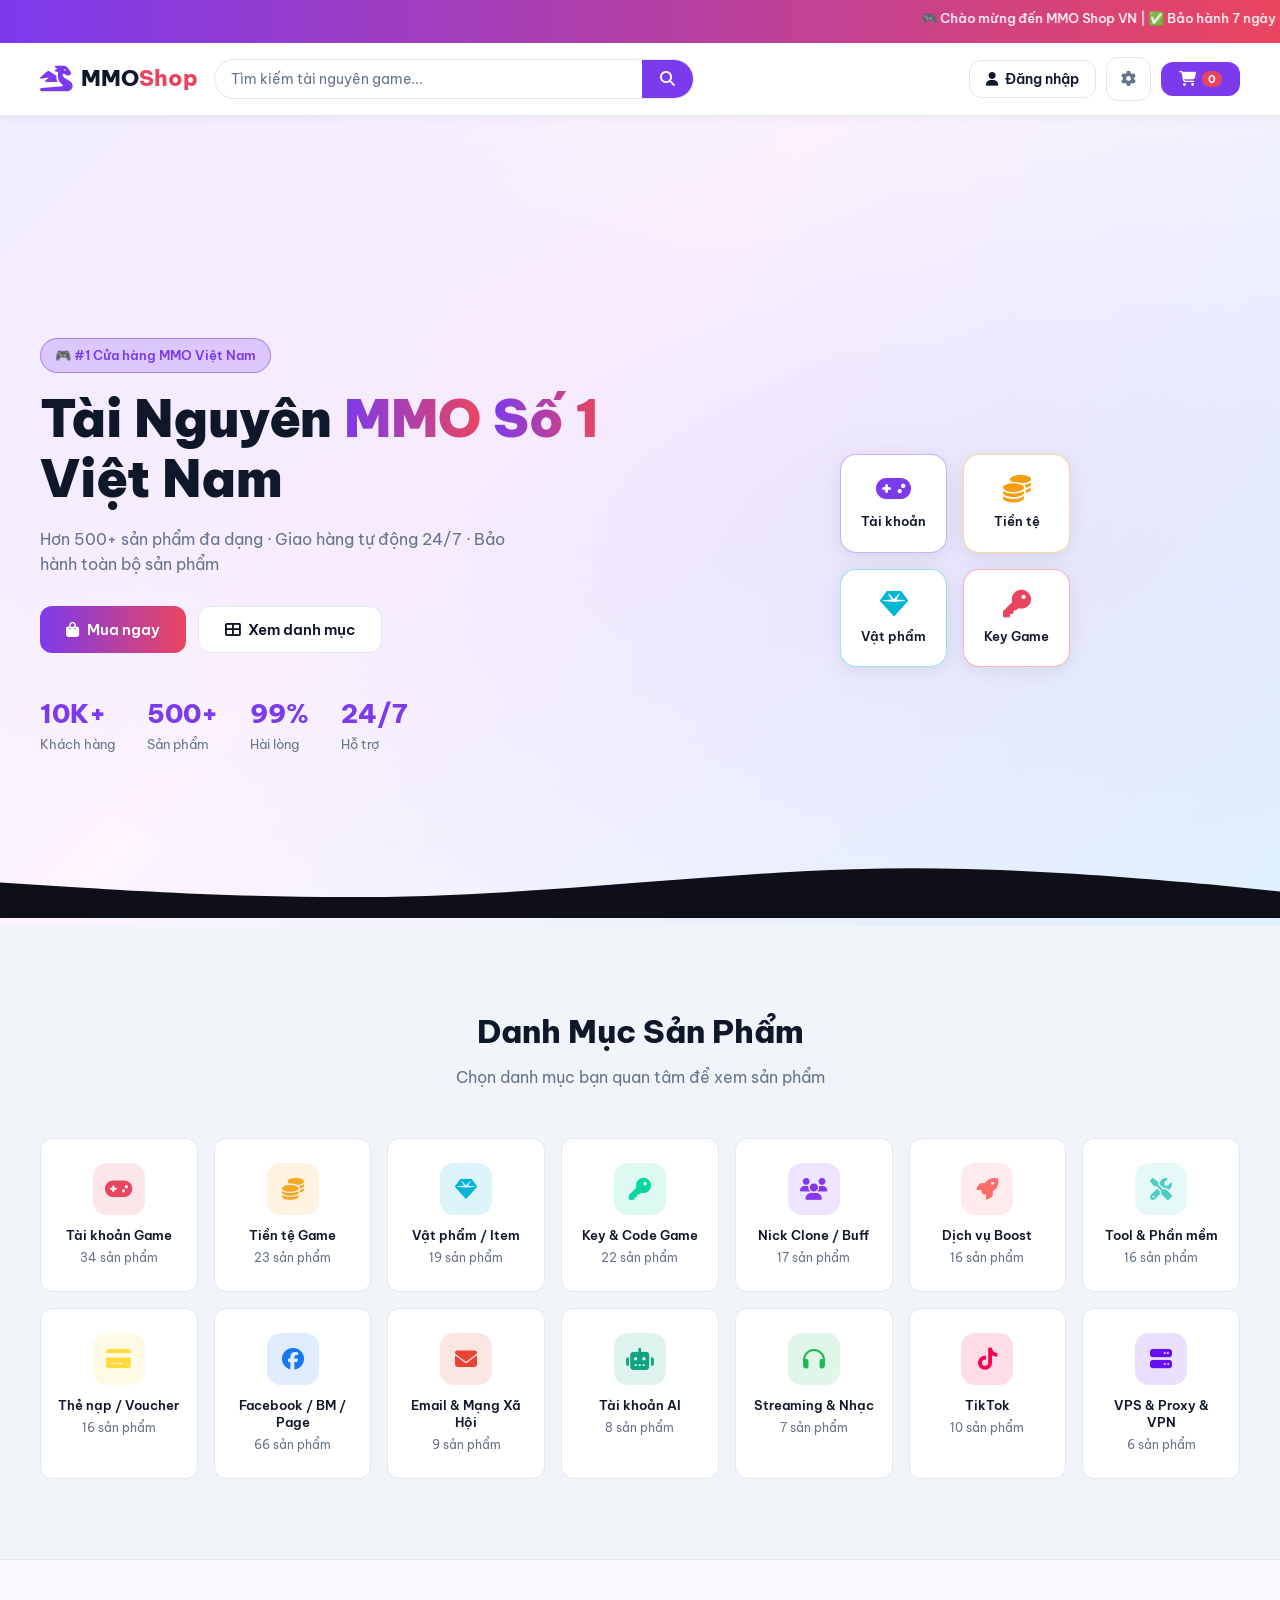
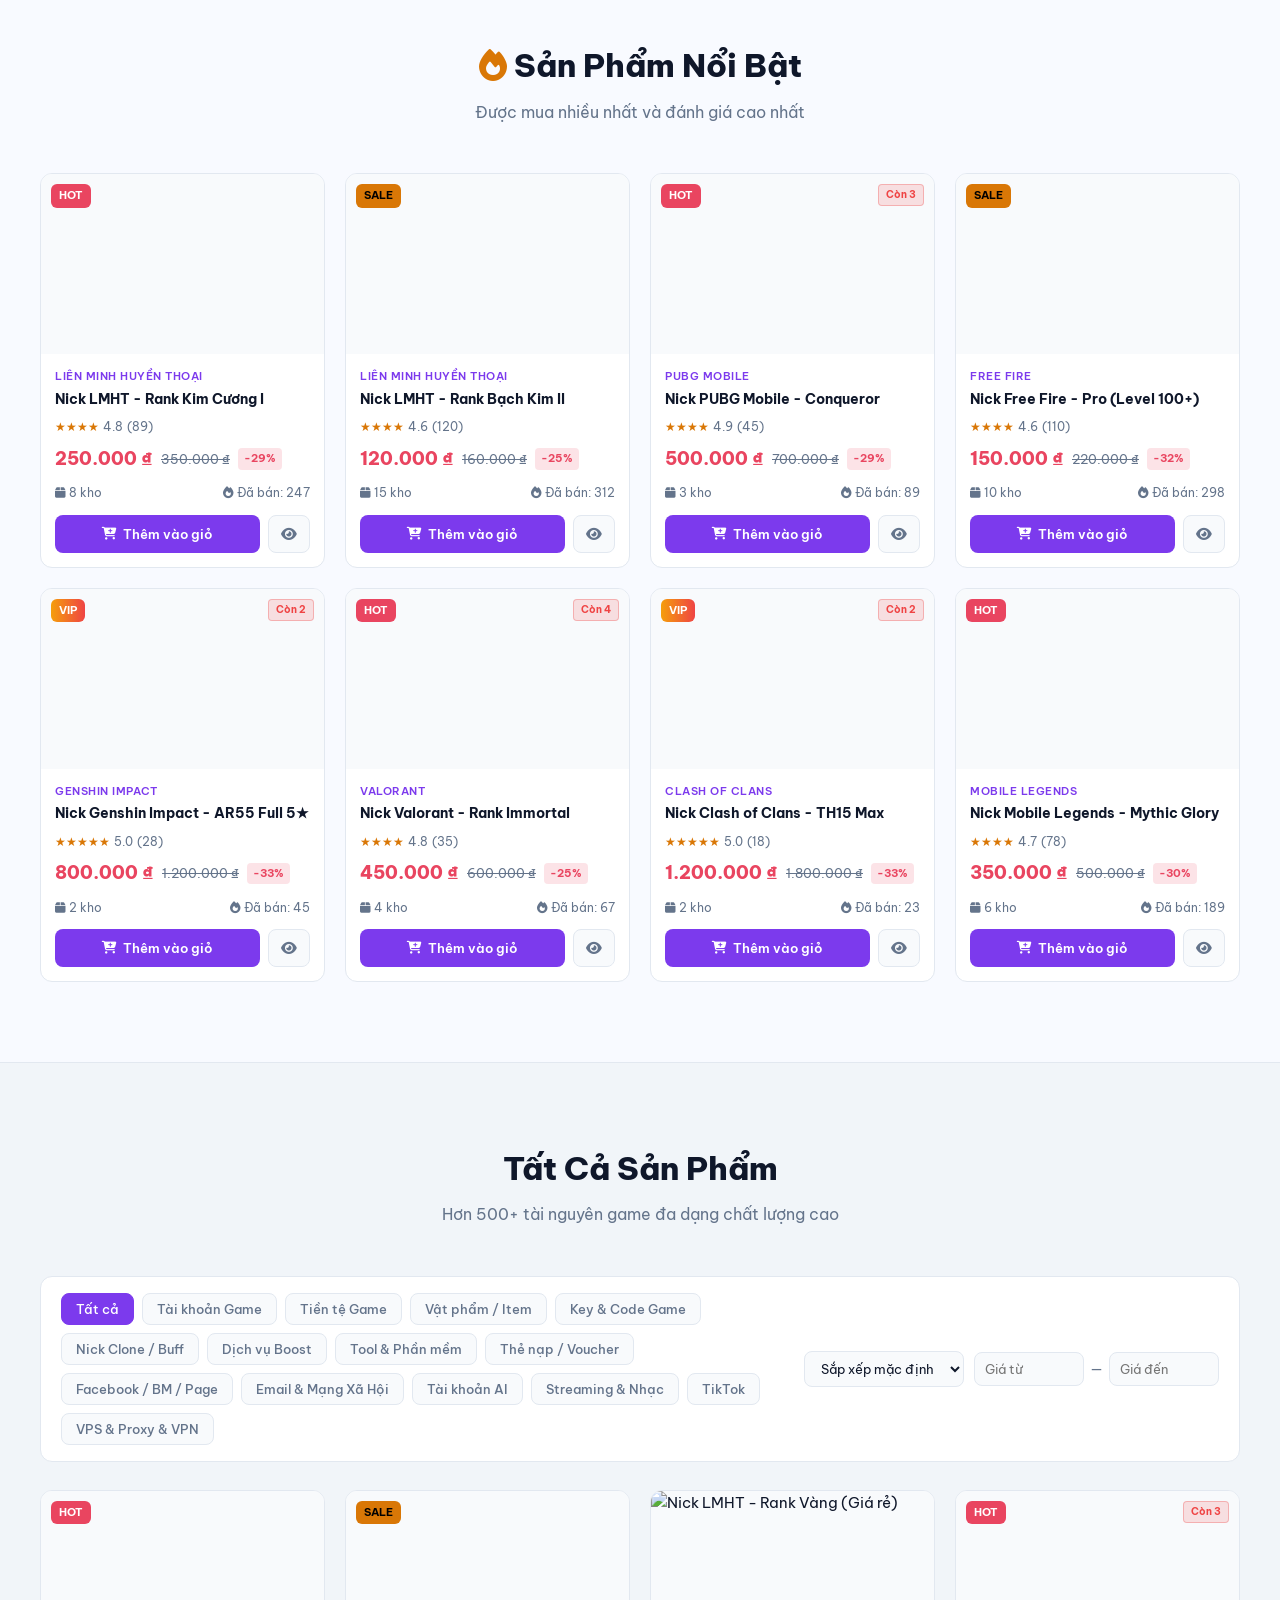
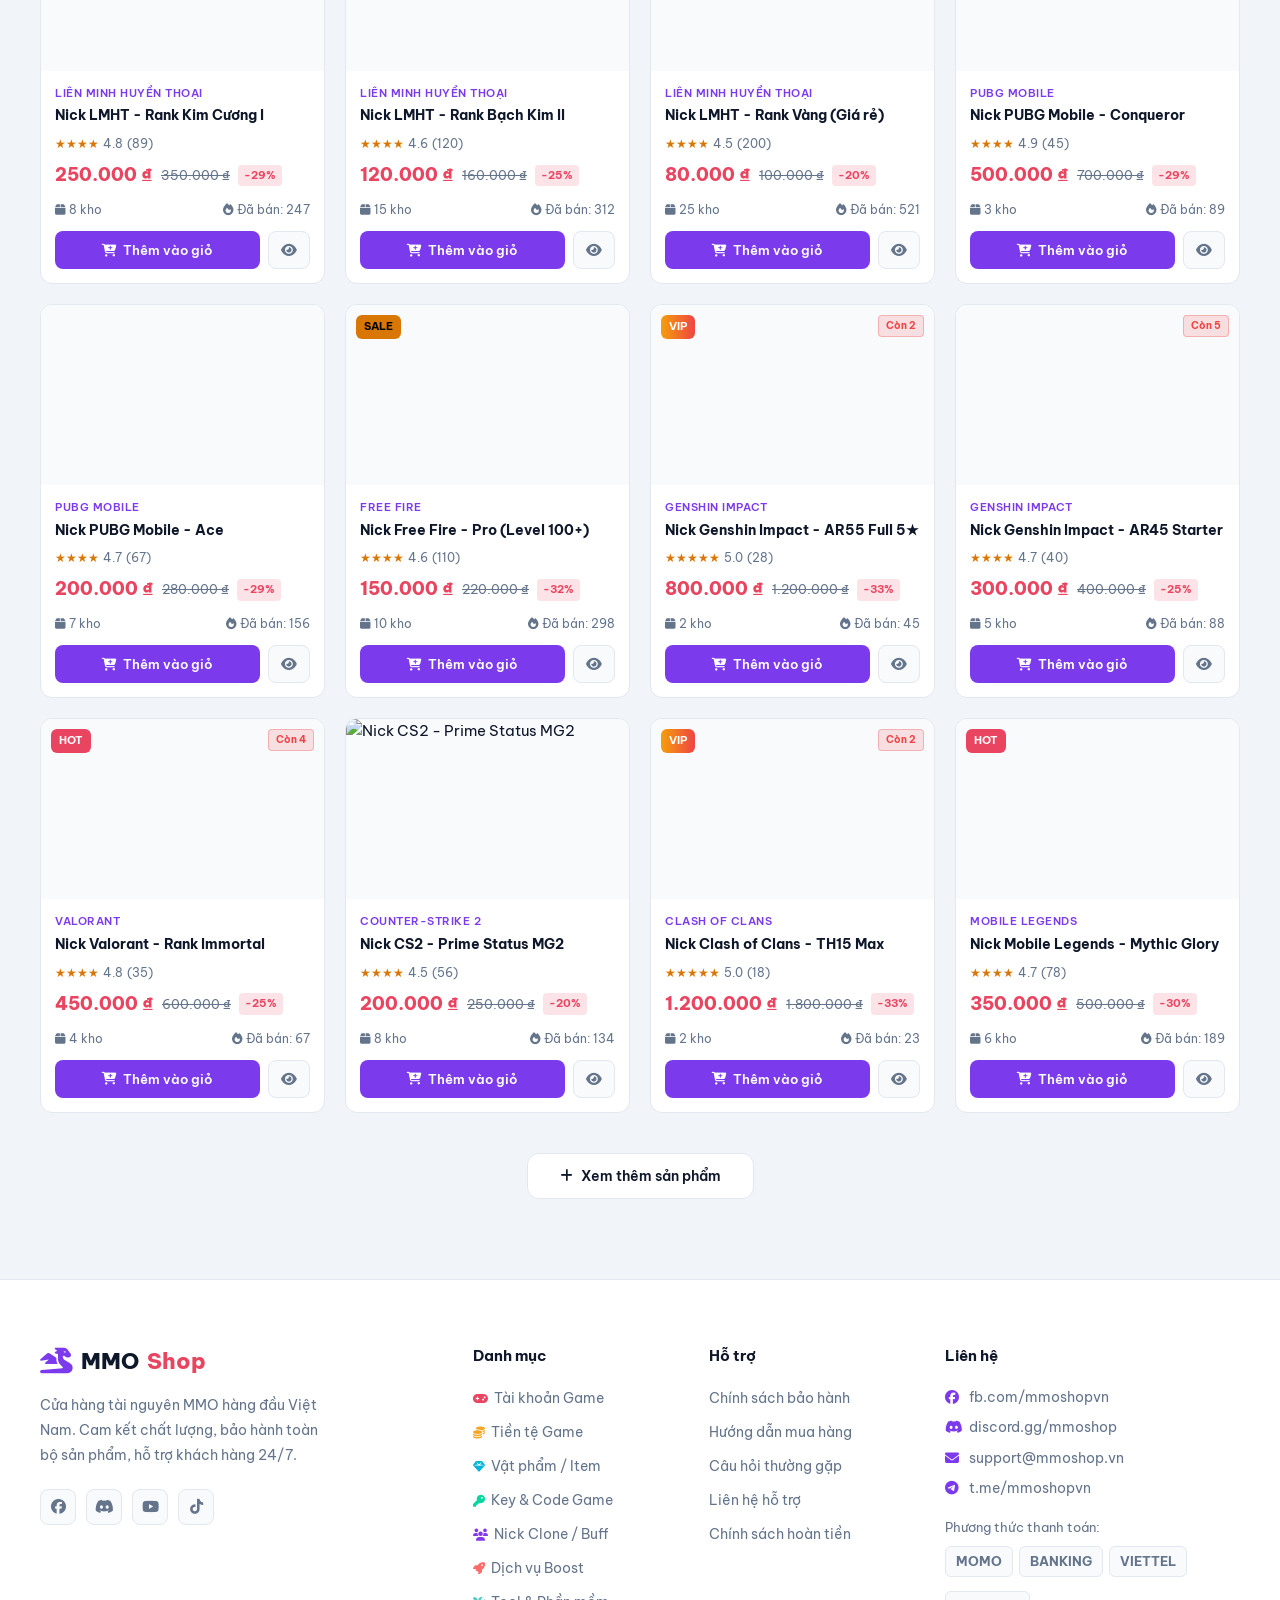
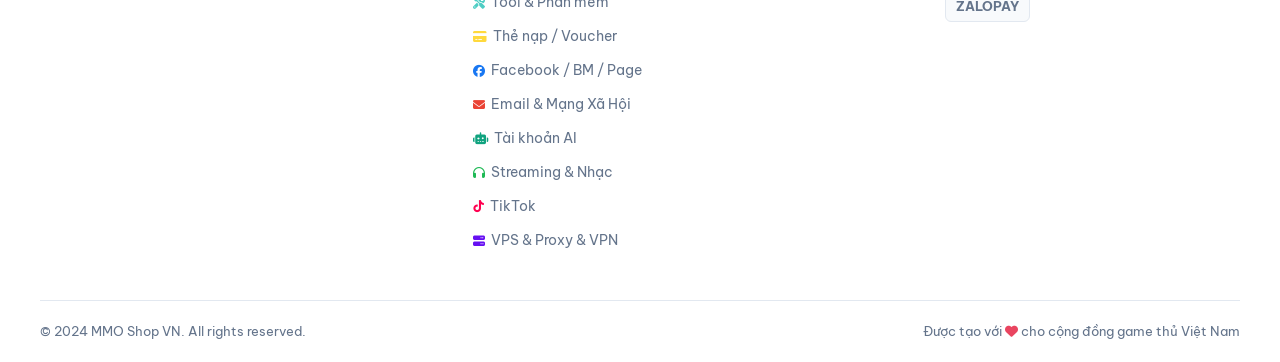
==== commit 3c67c0ab: "Fix: Cache busting - Force load QR payment info (PHUNG THI VINH 093290293)" ====
--- a/index.html
+++ b/index.html
@@ -365,7 +365,7 @@
   <!-- Toast -->
   <div class="toast-container" id="toastContainer"></div>
 
-  <script src="js/data.js"></script>
-  <script src="js/app.js"></script>
+  <script src="js/data.js?v=20260517"></script>
+  <script src="js/app.js?v=20260517"></script>
 </body>
 </html>
--- a/css/style.css
+++ b/css/style.css
@@ -1,21 +1,21 @@
 /* ==================== RESET & BASE ==================== */
 *, *::before, *::after { box-sizing: border-box; margin: 0; padding: 0; }
 :root {
-  --bg: #0f0f1a;
-  --bg2: #1a1a2e;
-  --bg3: #16213e;
-  --card: #1e1e35;
-  --border: #2a2a50;
+  --bg: #f1f5f9;
+  --bg2: #ffffff;
+  --bg3: #f8fafc;
+  --card: #ffffff;
+  --border: #e2e8f0;
   --primary: #7c3aed;
   --primary-h: #6d28d9;
   --accent: #e94560;
-  --gold: #f59e0b;
-  --green: #10b981;
-  --cyan: #06b6d4;
-  --text: #e2e8f0;
-  --muted: #94a3b8;
+  --gold: #d97706;
+  --green: #16a34a;
+  --cyan: #0891b2;
+  --text: #0f172a;
+  --muted: #64748b;
   --radius: 12px;
-  --shadow: 0 4px 24px rgba(0,0,0,0.4);
+  --shadow: 0 4px 24px rgba(0,0,0,0.08);
   --transition: all .25s ease;
 }
 html { scroll-behavior: smooth; }
@@ -36,7 +36,7 @@
 @keyframes shimmer { 0%{background-position:0%} 100%{background-position:200%} }
 
 /* ==================== HEADER ==================== */
-.header { position: sticky; top: 0; z-index: 900; background: rgba(15,15,26,.96); backdrop-filter: blur(12px); border-bottom: 1px solid var(--border); }
+.header { position: sticky; top: 0; z-index: 900; background: rgba(255,255,255,.96); backdrop-filter: blur(12px); border-bottom: 1px solid var(--border); box-shadow: 0 1px 8px rgba(0,0,0,.06); }
 .header-main { display: flex; align-items: center; gap: 16px; padding: 14px 20px; }
 .logo { display: flex; align-items: center; gap: 8px; font-size: 22px; font-weight: 800; white-space: nowrap; flex-shrink: 0; }
 .logo i { color: var(--primary); font-size: 26px; }
@@ -55,8 +55,8 @@
 .cart-count { background: var(--accent); color: #fff; font-size: 11px; font-weight: 700; border-radius: 999px; padding: 1px 6px; min-width: 18px; text-align: center; }
 
 /* ==================== HERO ==================== */
-.hero { min-height: 90vh; background: linear-gradient(135deg, var(--bg) 0%, var(--bg3) 50%, var(--bg2) 100%); display: flex; align-items: center; position: relative; overflow: hidden; padding: 80px 0 0; }
-.hero::before { content: ''; position: absolute; inset: 0; background: radial-gradient(ellipse 80% 60% at 70% 50%, rgba(124,58,237,.15), transparent); }
+.hero { min-height: 90vh; background: linear-gradient(135deg, #f0ebff 0%, #fdf4ff 40%, #e0f2fe 100%); display: flex; align-items: center; position: relative; overflow: hidden; padding: 80px 0 0; }
+.hero::before { content: ''; position: absolute; inset: 0; background: radial-gradient(ellipse 80% 60% at 70% 50%, rgba(124,58,237,.08), transparent); }
 .hero-content { display: grid; grid-template-columns: 1fr 1fr; gap: 60px; align-items: center; position: relative; z-index: 1; width: 100%; }
 .hero-badge { display: inline-block; background: rgba(124,58,237,.2); border: 1px solid rgba(124,58,237,.5); color: var(--primary); padding: 6px 14px; border-radius: 999px; font-size: 13px; font-weight: 600; margin-bottom: 16px; }
 .hero-text h1 { font-size: clamp(32px,5vw,52px); font-weight: 900; line-height: 1.15; margin-bottom: 18px; }
@@ -72,7 +72,7 @@
 .hero-stats .stat p { font-size: 13px; color: var(--muted); }
 .hero-image { display: flex; justify-content: center; align-items: center; }
 .hero-cards { display: grid; grid-template-columns: 1fr 1fr; gap: 16px; }
-.float-card { background: rgba(255,255,255,.05); border: 1px solid rgba(255,255,255,.1); backdrop-filter: blur(10px); border-radius: 16px; padding: 20px; display: flex; flex-direction: column; align-items: center; gap: 8px; font-size: 13px; font-weight: 600; color: #fff; transition: var(--transition); }
+.float-card { background: #ffffff; border: 1px solid #e2e8f0; box-shadow: 0 4px 20px rgba(0,0,0,.08); border-radius: 16px; padding: 20px; display: flex; flex-direction: column; align-items: center; gap: 8px; font-size: 13px; font-weight: 600; color: var(--text); transition: var(--transition); }
 .float-card i { font-size: 28px; }
 .float-card:hover { transform: translateY(-6px); }
 .card1 { border-color: rgba(124,58,237,.4); } .card1 i { color: #7c3aed; }
@@ -85,7 +85,7 @@
 
 /* ==================== SECTIONS ==================== */
 .categories-section, .featured-section, .products-section { padding: 80px 0; }
-.featured-section { background: var(--bg2); }
+.featured-section { background: #f8faff; border-top: 1px solid var(--border); border-bottom: 1px solid var(--border); }
 .section-header { text-align: center; margin-bottom: 48px; }
 .section-header h2 { font-size: 32px; font-weight: 800; margin-bottom: 8px; }
 .section-header p { color: var(--muted); font-size: 16px; }
@@ -102,7 +102,7 @@
 /* ==================== PRODUCTS GRID ==================== */
 .products-grid { display: grid; grid-template-columns: repeat(auto-fill,minmax(240px,1fr)); gap: 20px; }
 .product-card { background: var(--card); border: 1px solid var(--border); border-radius: var(--radius); overflow: hidden; transition: var(--transition); cursor: pointer; position: relative; }
-.product-card:hover { transform: translateY(-4px); border-color: var(--primary); box-shadow: 0 12px 32px rgba(0,0,0,.4); }
+.product-card:hover { transform: translateY(-4px); border-color: var(--primary); box-shadow: 0 12px 32px rgba(124,58,237,.15); }
 .product-card .product-img { position: relative; height: 180px; overflow: hidden; background: var(--bg3); }
 .product-card .product-img img { width: 100%; height: 100%; object-fit: cover; transition: transform .4s ease; }
 .product-card:hover .product-img img { transform: scale(1.05); }
@@ -148,7 +148,7 @@
 .btn-load-more.hidden { display: none; }
 
 /* ==================== CART SIDEBAR ==================== */
-.cart-overlay { position: fixed; inset: 0; background: rgba(0,0,0,.6); z-index: 990; opacity: 0; pointer-events: none; transition: opacity .3s; }
+.cart-overlay { position: fixed; inset: 0; background: rgba(15,15,26,.5); z-index: 990; opacity: 0; pointer-events: none; transition: opacity .3s; }
 .cart-overlay.open { opacity: 1; pointer-events: auto; }
 .cart-sidebar { position: fixed; right: 0; top: 0; bottom: 0; width: 380px; max-width: 100vw; background: var(--bg2); border-left: 1px solid var(--border); z-index: 991; transform: translateX(100%); transition: transform .35s cubic-bezier(.4,0,.2,1); display: flex; flex-direction: column; }
 .cart-sidebar.open { transform: translateX(0); }
@@ -179,7 +179,7 @@
 .btn-clear-cart:hover { border-color: var(--accent); color: var(--accent); }
 
 /* ==================== PRODUCT MODAL ==================== */
-.modal-overlay { position: fixed; inset: 0; background: rgba(0,0,0,.75); z-index: 995; display: flex; align-items: center; justify-content: center; padding: 20px; opacity: 0; pointer-events: none; transition: opacity .3s; }
+.modal-overlay { position: fixed; inset: 0; background: rgba(15,15,26,.65); z-index: 995; display: flex; align-items: center; justify-content: center; padding: 20px; opacity: 0; pointer-events: none; transition: opacity .3s; }
 .modal-overlay.open { opacity: 1; pointer-events: auto; }
 .product-modal { background: var(--bg2); border: 1px solid var(--border); border-radius: 18px; width: 100%; max-width: 760px; max-height: 90vh; overflow-y: auto; position: relative; animation: slideUp .3s ease; }
 @keyframes slideUp { from{transform:translateY(30px);opacity:0} to{transform:translateY(0);opacity:1} }
@@ -364,10 +364,10 @@
   align-items: center;
   justify-content: center;
   font-size: 18px;
-  color: var(--text-secondary, #64748b);
+  color: #64748b;
   transition: background .2s, color .2s;
 }
-.notif-bell-btn:hover { background: var(--hover, rgba(0,0,0,.05)); color: var(--primary, #7c3aed); }
+.notif-bell-btn:hover { background: rgba(124,58,237,.08); color: var(--primary); }
 
 .notif-count-badge {
   position: absolute;
